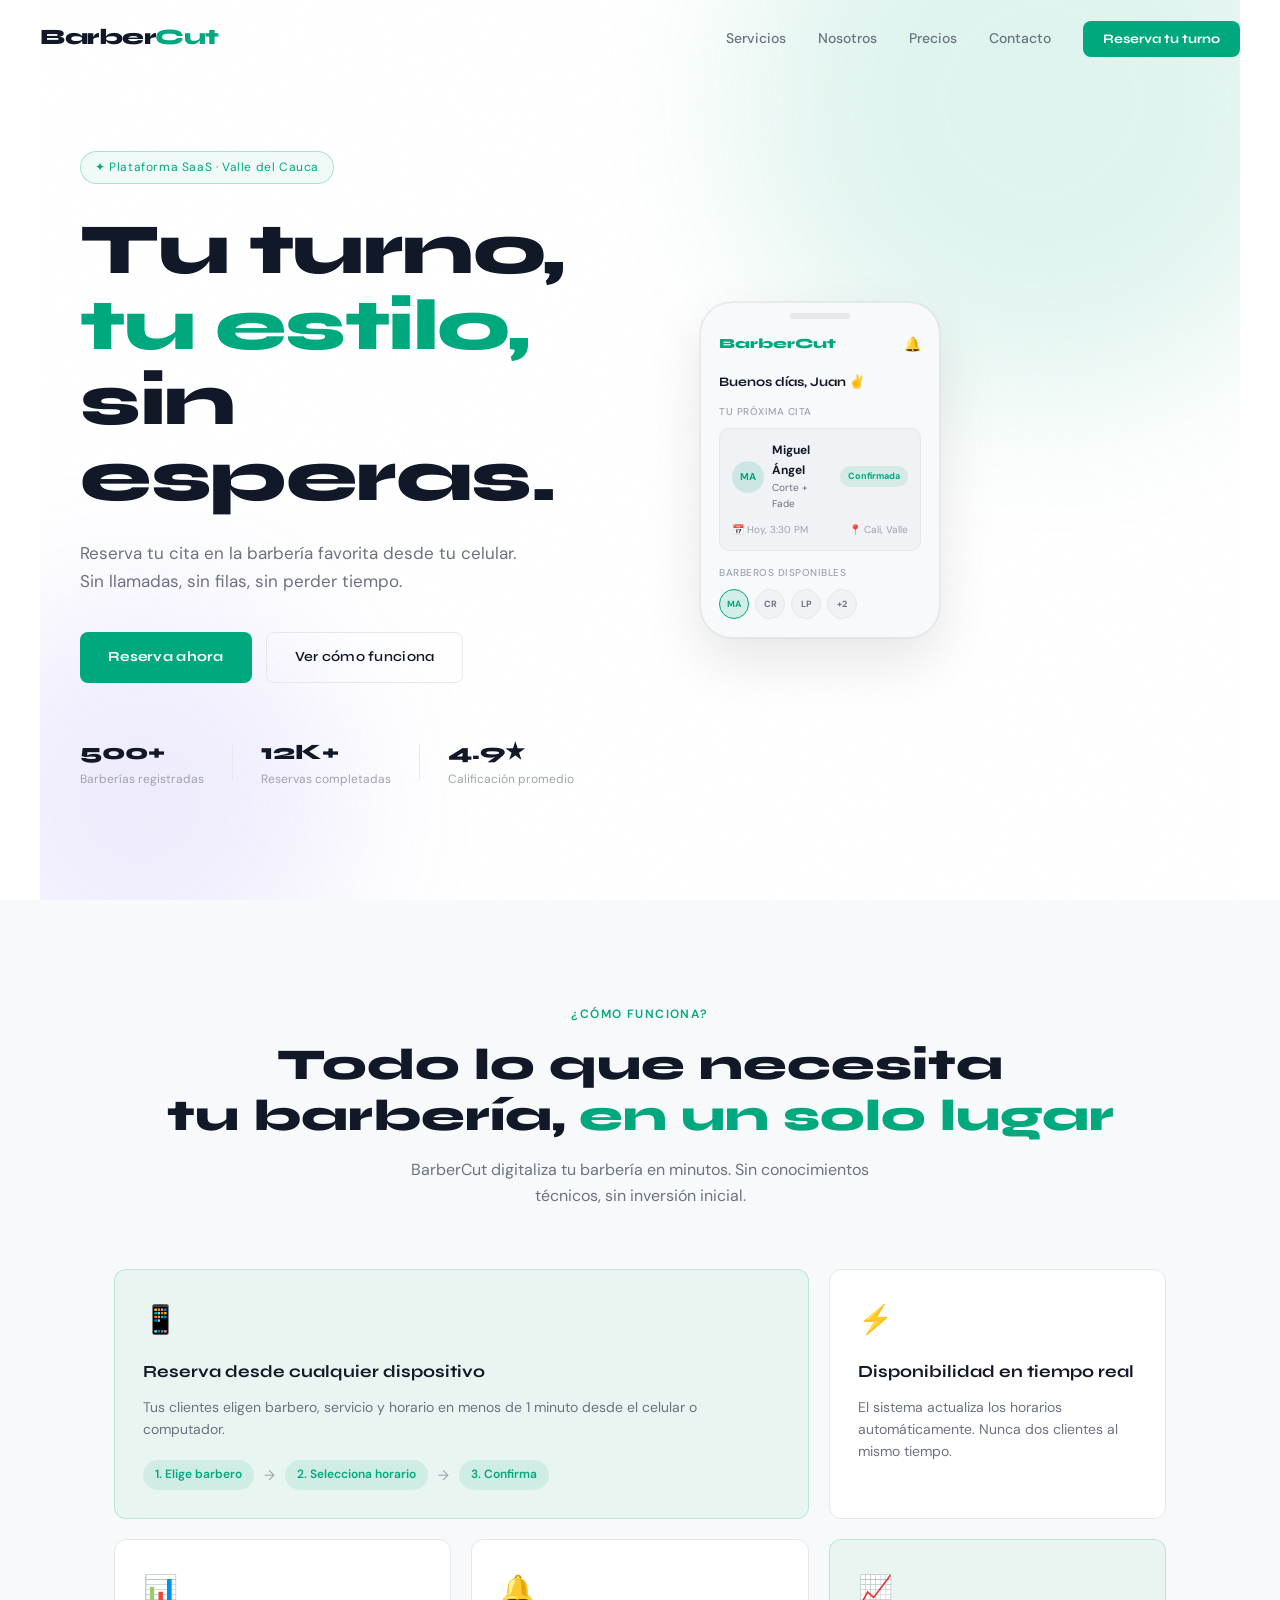
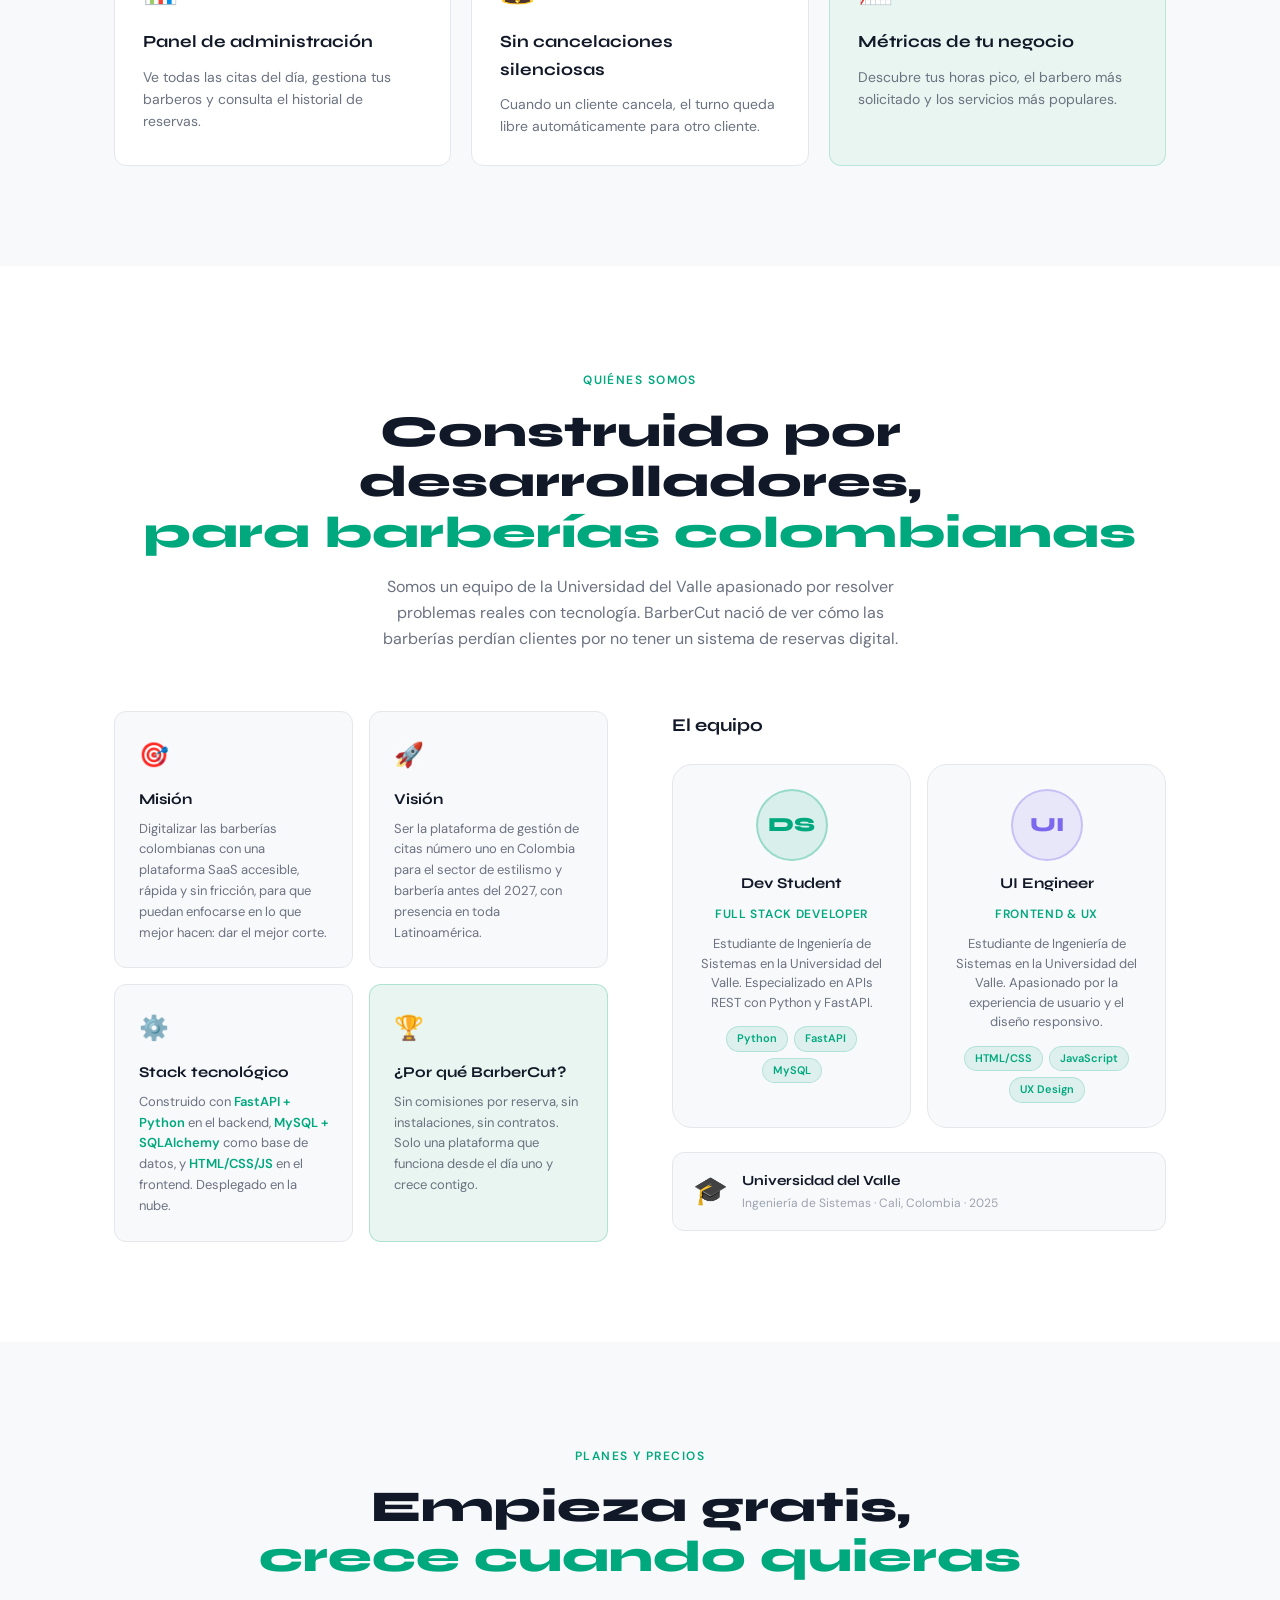
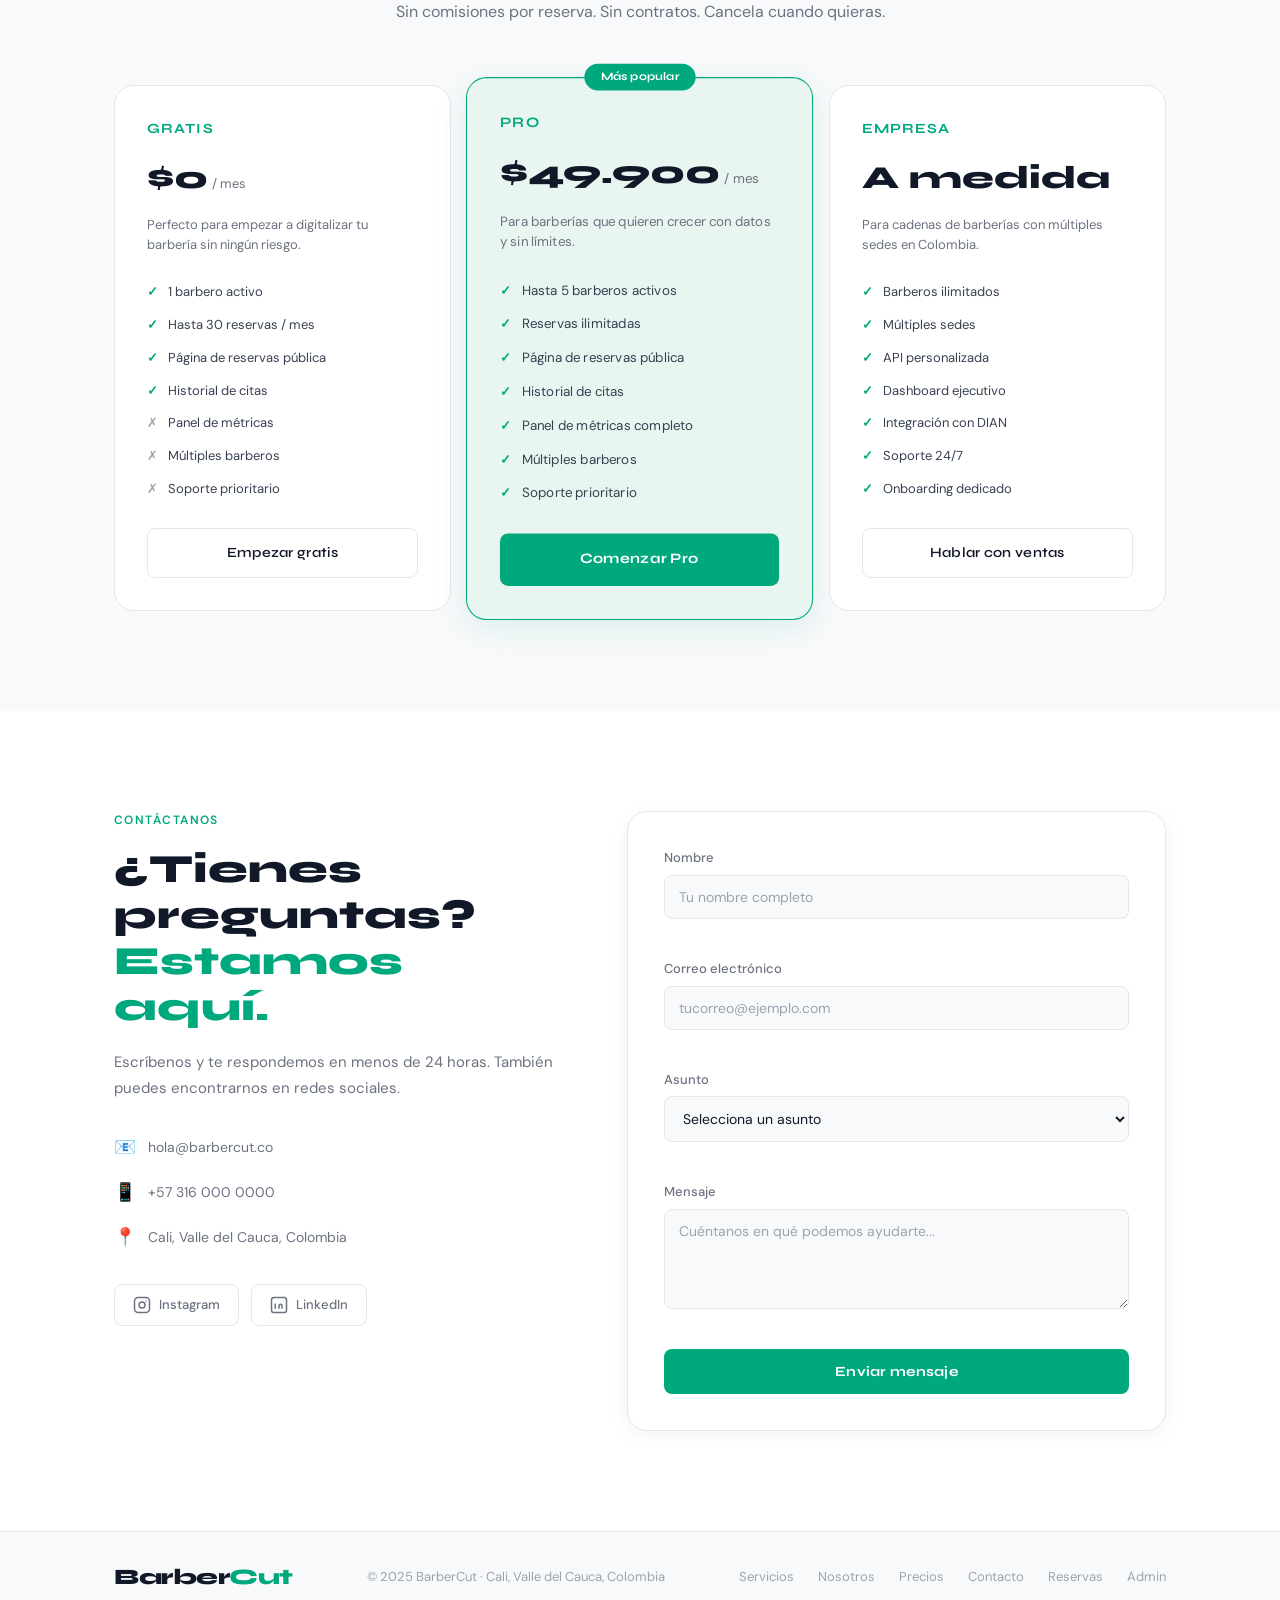
==== frontend/index.html @ d3957930 "feat: primer commit — BarberCut v1.0" ====
<!DOCTYPE html>
<html lang="es">
<head>
  <meta charset="UTF-8" />
  <meta name="viewport" content="width=device-width, initial-scale=1.0" />
  <meta name="description" content="BarberCut — Plataforma de reservas online para barberías colombianas. Tu turno, tu estilo, sin esperas." />
  <meta name="keywords" content="barbería, reservas online, turnos, Colombia, Valle del Cauca, peluquería" />
  <meta name="author" content="BarberCut" />
  <title>BarberCut — Tu turno, tu estilo, sin esperas</title>
  <link rel="preconnect" href="https://fonts.googleapis.com" />
  <link rel="preconnect" href="https://fonts.gstatic.com" crossorigin />
  <link href="https://fonts.googleapis.com/css2?family=Syne:wght@400;600;700;800&family=DM+Sans:ital,wght@0,300;0,400;0,500;1,300&display=swap" rel="stylesheet" />
  <link rel="stylesheet" href="css/style.css" />
</head>
<body>
 
  <!-- ═══════════════════════════════════════
       NAVBAR
  ═══════════════════════════════════════ -->
  <nav class="navbar" id="navbar">
    <a href="#inicio" class="nav-logo">Barber<span>Cut</span></a>
    <ul class="nav-links" id="navLinks">
      <li><a href="#servicios">Servicios</a></li>
      <li><a href="#nosotros">Nosotros</a></li>
      <li><a href="#precios">Precios</a></li>
      <li><a href="#contacto">Contacto</a></li>
      <li><a href="/reservar" class="btn-nav">Reserva tu turno</a></li>
    </ul>
    <button class="hamburger" id="hamburger" aria-label="Abrir menú">
      <span></span><span></span><span></span>
    </button>
  </nav>
 
  <!-- ═══════════════════════════════════════
       SECCIÓN 1 — HERO / INICIO
  ═══════════════════════════════════════ -->
  <section id="inicio" class="hero">
    <div class="hero-bg">
      <div class="hero-circle c1"></div>
      <div class="hero-circle c2"></div>
      <div class="hero-grain"></div>
    </div>
    <div class="hero-content">
      <span class="hero-badge">✦ Plataforma SaaS · Valle del Cauca</span>
      <h1 class="hero-title">Tu turno,<br><em>tu estilo,</em><br>sin esperas.</h1>
      <p class="hero-sub">Reserva tu cita en la barbería favorita desde tu celular. Sin llamadas, sin filas, sin perder tiempo.</p>
      <div class="hero-btns">
        <a href="/reservar" class="btn-primary">Reserva ahora</a>
        <a href="#servicios" class="btn-ghost">Ver cómo funciona</a>
      </div>
      <div class="hero-stats">
        <div class="stat">
          <span class="stat-num">500+</span>
          <span class="stat-label">Barberías registradas</span>
        </div>
        <div class="stat-divider"></div>
        <div class="stat">
          <span class="stat-num">12K+</span>
          <span class="stat-label">Reservas completadas</span>
        </div>
        <div class="stat-divider"></div>
        <div class="stat">
          <span class="stat-num">4.9★</span>
          <span class="stat-label">Calificación promedio</span>
        </div>
      </div>
    </div>
    <div class="hero-visual">
      <div class="phone-mockup">
        <div class="phone-notch"></div>
        <div class="phone-screen">
          <div class="app-header">
            <span class="app-logo">BarberCut</span>
            <span class="app-bell">🔔</span>
          </div>
          <p class="app-greeting">Buenos días, Juan ✌️</p>
          <p class="app-sub-text">Tu próxima cita</p>
          <div class="app-card">
            <div class="app-card-top">
              <div class="app-avatar">MA</div>
              <div>
                <p class="app-barber">Miguel Ángel</p>
                <p class="app-service">Corte + Fade</p>
              </div>
              <span class="app-status">Confirmada</span>
            </div>
            <div class="app-card-bottom">
              <span>📅 Hoy, 3:30 PM</span>
              <span>📍 Cali, Valle</span>
            </div>
          </div>
          <p class="app-sub-text" style="margin-top:14px;">Barberos disponibles</p>
          <div class="app-barbers">
            <div class="barber-chip active-chip">MA</div>
            <div class="barber-chip">CR</div>
            <div class="barber-chip">LP</div>
            <div class="barber-chip">+2</div>
          </div>
        </div>
      </div>
    </div>
  </section>
 
  <!-- ═══════════════════════════════════════
       SECCIÓN 2 — SERVICIOS / PRODUCTO
  ═══════════════════════════════════════ -->
  <section id="servicios" class="servicios">
    <div class="container">
      <div class="section-header">
        <span class="section-tag">¿Cómo funciona?</span>
        <h2>Todo lo que necesita<br>tu barbería, <em>en un solo lugar</em></h2>
        <p class="section-sub">BarberCut digitaliza tu barbería en minutos. Sin conocimientos técnicos, sin inversión inicial.</p>
      </div>
      <div class="features-grid">
        <div class="feature-card fc-large">
          <div class="fc-icon">📱</div>
          <h3>Reserva desde cualquier dispositivo</h3>
          <p>Tus clientes eligen barbero, servicio y horario en menos de 1 minuto desde el celular o computador.</p>
          <div class="fc-steps">
            <span class="step">1. Elige barbero</span>
            <span class="step-arrow">→</span>
            <span class="step">2. Selecciona horario</span>
            <span class="step-arrow">→</span>
            <span class="step">3. Confirma</span>
          </div>
        </div>
        <div class="feature-card">
          <div class="fc-icon">⚡</div>
          <h3>Disponibilidad en tiempo real</h3>
          <p>El sistema actualiza los horarios automáticamente. Nunca dos clientes al mismo tiempo.</p>
        </div>
        <div class="feature-card">
          <div class="fc-icon">📊</div>
          <h3>Panel de administración</h3>
          <p>Ve todas las citas del día, gestiona tus barberos y consulta el historial de reservas.</p>
        </div>
        <div class="feature-card">
          <div class="fc-icon">🔔</div>
          <h3>Sin cancelaciones silenciosas</h3>
          <p>Cuando un cliente cancela, el turno queda libre automáticamente para otro cliente.</p>
        </div>
        <div class="feature-card fc-accent">
          <div class="fc-icon">📈</div>
          <h3>Métricas de tu negocio</h3>
          <p>Descubre tus horas pico, el barbero más solicitado y los servicios más populares.</p>
        </div>
      </div>
    </div>
  </section>
 

  <!-- ═══════════════════════════════════════
       SECCIÓN 3 — NOSOTROS / EQUIPO
  ═══════════════════════════════════════ -->
  <section id="nosotros" class="nosotros">
    <div class="container">
      <div class="section-header">
        <span class="section-tag">Quiénes somos</span>
        <h2>Construido por desarrolladores,<br><em>para barberías colombianas</em></h2>
        <p class="section-sub">Somos un equipo de la Universidad del Valle apasionado por resolver problemas reales con tecnología. BarberCut nació de ver cómo las barberías perdían clientes por no tener un sistema de reservas digital.</p>
      </div>

      <div class="nosotros-layout">
        <div class="mision-grid">
          <div class="mision-card">
            <div class="mision-icon">🎯</div>
            <h3>Misión</h3>
            <p>Digitalizar las barberías colombianas con una plataforma SaaS accesible, rápida y sin fricción, para que puedan enfocarse en lo que mejor hacen: dar el mejor corte.</p>
          </div>
          <div class="mision-card">
            <div class="mision-icon">🚀</div>
            <h3>Visión</h3>
            <p>Ser la plataforma de gestión de citas número uno en Colombia para el sector de estilismo y barbería antes del 2027, con presencia en toda Latinoamérica.</p>
          </div>
          <div class="mision-card">
            <div class="mision-icon">⚙️</div>
            <h3>Stack tecnológico</h3>
            <p>Construido con <strong>FastAPI + Python</strong> en el backend, <strong>MySQL + SQLAlchemy</strong> como base de datos, y <strong>HTML/CSS/JS</strong> en el frontend. Desplegado en la nube.</p>
          </div>
          <div class="mision-card mision-highlight">
            <div class="mision-icon">🏆</div>
            <h3>¿Por qué BarberCut?</h3>
            <p>Sin comisiones por reserva, sin instalaciones, sin contratos. Solo una plataforma que funciona desde el día uno y crece contigo.</p>
          </div>
        </div>

        <div class="equipo-section">
          <h3 class="equipo-titulo">El equipo</h3>
          <div class="equipo-grid">
            <div class="team-card">
              <div class="team-avatar" aria-label="Perfil desarrollador">
                <span class="team-initials">DS</span>
              </div>
              <h4 class="team-name">Dev Student</h4>
              <span class="team-role">Full Stack Developer</span>
              <p class="team-bio">Estudiante de Ingeniería de Sistemas en la Universidad del Valle. Especializado en APIs REST con Python y FastAPI.</p>
              <div class="team-tags">
                <span class="tag">Python</span>
                <span class="tag">FastAPI</span>
                <span class="tag">MySQL</span>
              </div>
            </div>
            <div class="team-card">
              <div class="team-avatar team-avatar-2" aria-label="Perfil diseñador">
                <span class="team-initials">UI</span>
              </div>
              <h4 class="team-name">UI Engineer</h4>
              <span class="team-role">Frontend &amp; UX</span>
              <p class="team-bio">Estudiante de Ingeniería de Sistemas en la Universidad del Valle. Apasionado por la experiencia de usuario y el diseño responsivo.</p>
              <div class="team-tags">
                <span class="tag">HTML/CSS</span>
                <span class="tag">JavaScript</span>
                <span class="tag">UX Design</span>
              </div>
            </div>
          </div>
          <div class="uni-badge">
            <span class="uni-icon">🎓</span>
            <div>
              <p class="uni-name">Universidad del Valle</p>
              <p class="uni-sub">Ingeniería de Sistemas · Cali, Colombia · 2025</p>
            </div>
          </div>
        </div>
      </div>
    </div>
  </section>

  <!-- ═══════════════════════════════════════
       SECCIÓN 4 — PRECIOS / PLANES
  ═══════════════════════════════════════ -->
  <section id="precios" class="precios">
    <div class="container">
      <div class="section-header">
        <span class="section-tag">Planes y precios</span>
        <h2>Empieza gratis,<br><em>crece cuando quieras</em></h2>
        <p class="section-sub">Sin comisiones por reserva. Sin contratos. Cancela cuando quieras.</p>
      </div>
      <div class="planes-grid">
        <div class="plan-card">
          <div class="plan-header">
            <span class="plan-name">Gratis</span>
            <div class="plan-price">
              <span class="plan-num">$0</span>
              <span class="plan-period">/ mes</span>
            </div>
            <p class="plan-desc">Perfecto para empezar a digitalizar tu barbería sin ningún riesgo.</p>
          </div>
          <ul class="plan-features">
            <li><span class="feat-ok">✓</span> 1 barbero activo</li>
            <li><span class="feat-ok">✓</span> Hasta 30 reservas / mes</li>
            <li><span class="feat-ok">✓</span> Página de reservas pública</li>
            <li><span class="feat-ok">✓</span> Historial de citas</li>
            <li><span class="feat-no">✗</span> Panel de métricas</li>
            <li><span class="feat-no">✗</span> Múltiples barberos</li>
            <li><span class="feat-no">✗</span> Soporte prioritario</li>
          </ul>
          <a href="#reservas" class="btn-ghost btn-full">Empezar gratis</a>
        </div>
 
        <div class="plan-card plan-popular">
          <span class="plan-badge">Más popular</span>
          <div class="plan-header">
            <span class="plan-name">Pro</span>
            <div class="plan-price">
              <span class="plan-num">$49.900</span>
              <span class="plan-period">/ mes</span>
            </div>
            <p class="plan-desc">Para barberías que quieren crecer con datos y sin límites.</p>
          </div>
          <ul class="plan-features">
            <li><span class="feat-ok">✓</span> Hasta 5 barberos activos</li>
            <li><span class="feat-ok">✓</span> Reservas ilimitadas</li>
            <li><span class="feat-ok">✓</span> Página de reservas pública</li>
            <li><span class="feat-ok">✓</span> Historial de citas</li>
            <li><span class="feat-ok">✓</span> Panel de métricas completo</li>
            <li><span class="feat-ok">✓</span> Múltiples barberos</li>
            <li><span class="feat-ok">✓</span> Soporte prioritario</li>
          </ul>
          <a href="#contacto" class="btn-primary btn-full">Comenzar Pro</a>
        </div>
 
        <div class="plan-card">
          <div class="plan-header">
            <span class="plan-name">Empresa</span>
            <div class="plan-price">
              <span class="plan-num">A medida</span>
            </div>
            <p class="plan-desc">Para cadenas de barberías con múltiples sedes en Colombia.</p>
          </div>
          <ul class="plan-features">
            <li><span class="feat-ok">✓</span> Barberos ilimitados</li>
            <li><span class="feat-ok">✓</span> Múltiples sedes</li>
            <li><span class="feat-ok">✓</span> API personalizada</li>
            <li><span class="feat-ok">✓</span> Dashboard ejecutivo</li>
            <li><span class="feat-ok">✓</span> Integración con DIAN</li>
            <li><span class="feat-ok">✓</span> Soporte 24/7</li>
            <li><span class="feat-ok">✓</span> Onboarding dedicado</li>
          </ul>
          <a href="#contacto" class="btn-ghost btn-full">Hablar con ventas</a>
        </div>
      </div>
    </div>
  </section>
 
  <!-- ═══════════════════════════════════════
       SECCIÓN 4 — CONTACTO
  ═══════════════════════════════════════ -->
  <section id="contacto" class="contacto">
    <div class="container contacto-layout">
      <div class="contacto-info">
        <span class="section-tag">Contáctanos</span>
        <h2>¿Tienes preguntas?<br><em>Estamos aquí.</em></h2>
        <p>Escríbenos y te respondemos en menos de 24 horas. También puedes encontrarnos en redes sociales.</p>
        <div class="contact-items">
          <div class="contact-item">
            <span class="c-icon">📧</span>
            <span>hola@barbercut.co</span>
          </div>
          <div class="contact-item">
            <span class="c-icon">📱</span>
            <span>+57 316 000 0000</span>
          </div>
          <div class="contact-item">
            <span class="c-icon">📍</span>
            <span>Cali, Valle del Cauca, Colombia</span>
          </div>
        </div>
        <div class="social-links">
          <a href="https://instagram.com/barbercut.co" target="_blank" class="social-btn" aria-label="Instagram">
            <svg width="18" height="18" viewBox="0 0 24 24" fill="none" stroke="currentColor" stroke-width="2"><rect x="2" y="2" width="20" height="20" rx="5"/><circle cx="12" cy="12" r="4"/><circle cx="17.5" cy="6.5" r="1" fill="currentColor" stroke="none"/></svg>
            Instagram
          </a>
          <a href="https://linkedin.com/company/barbercut" target="_blank" class="social-btn" aria-label="LinkedIn">
            <svg width="18" height="18" viewBox="0 0 24 24" fill="none" stroke="currentColor" stroke-width="2"><rect x="2" y="2" width="20" height="20" rx="3"/><path d="M7 10v7M7 7v.01M12 17v-4a2 2 0 014 0v4M12 13v4"/></svg>
            LinkedIn
          </a>
        </div>
      </div>
 
      <form class="contacto-form" id="contactoForm" novalidate>
        <div class="form-group">
          <label for="c-nombre">Nombre</label>
          <input type="text" id="c-nombre" name="c-nombre" placeholder="Tu nombre completo" />
          <span class="form-error" id="err-c-nombre"></span>
        </div>
        <div class="form-group">
          <label for="c-email">Correo electrónico</label>
          <input type="email" id="c-email" name="c-email" placeholder="tucorreo@ejemplo.com" />
          <span class="form-error" id="err-c-email"></span>
        </div>
        <div class="form-group">
          <label for="c-asunto">Asunto</label>
          <select id="c-asunto" name="c-asunto">
            <option value="">Selecciona un asunto</option>
            <option value="demo">Quiero una demo</option>
            <option value="soporte">Soporte técnico</option>
            <option value="precios">Información de precios</option>
            <option value="otro">Otro</option>
          </select>
          <span class="form-error" id="err-c-asunto"></span>
        </div>
        <div class="form-group">
          <label for="c-mensaje">Mensaje</label>
          <textarea id="c-mensaje" name="c-mensaje" rows="4" placeholder="Cuéntanos en qué podemos ayudarte..."></textarea>
          <span class="form-error" id="err-c-mensaje"></span>
        </div>
        <button type="submit" class="btn-primary btn-full">Enviar mensaje</button>
        <div class="form-success contact-success" id="contactSuccess">
          <span>✓</span> ¡Mensaje enviado! Te respondemos pronto.
        </div>
      </form>
    </div>
  </section>
 
  <!-- ═══════════════════════════════════════
       FOOTER
  ═══════════════════════════════════════ -->
  <footer class="footer">
    <div class="container footer-inner">
      <a href="#inicio" class="nav-logo">Barber<span>Cut</span></a>
      <p class="footer-copy">© 2025 BarberCut · Cali, Valle del Cauca, Colombia</p>
      <div class="footer-links">
        <a href="#servicios">Servicios</a>
        <a href="#nosotros">Nosotros</a>
        <a href="#precios">Precios</a>
        <a href="#contacto">Contacto</a>
        <a href="/reservar">Reservas</a>
        <a href="/admin/login">Admin</a>
      </div>
    </div>
  </footer>
 
  <script src="js/main.js"></script>
</body>
</html>
---- frontend/css/style.css ----
/* ═══════════════════════════════════════
   VARIABLES & RESET
═══════════════════════════════════════ */
:root {
  --bg:        #ffffff;
  --bg2:       #f8f9fb;
  --bg3:       #f0f2f5;
  --bg4:       #e8f5f0;
  --accent:    #00a87e;
  --accent2:   #008f6a;
  --white:     #ffffff;
  --gray:      #6b7280;
  --gray2:     #9ca3af;
  --border:    #e5e7eb;
  --text:      #111827;
  --text2:     #374151;
  --red:       #ef4444;
  --font-head: 'Syne', sans-serif;
  --font-body: 'DM Sans', sans-serif;
  --radius:    12px;
  --radius-lg: 20px;
  --transition: 0.25s ease;
}

*, *::before, *::after { box-sizing: border-box; margin: 0; padding: 0; }

html { scroll-behavior: smooth; }

body {
  background: var(--bg);
  color: var(--text);
  font-family: var(--font-body);
  font-size: 16px;
  line-height: 1.6;
  overflow-x: hidden;
}

img { max-width: 100%; display: block; }
a  { text-decoration: none; color: inherit; }
ul { list-style: none; }

.container {
  max-width: 1100px;
  margin: 0 auto;
  padding: 0 24px;
}

/* ═══════════════════════════════════════
   BUTTONS
═══════════════════════════════════════ */
.btn-primary {
  display: inline-block;
  background: var(--accent);
  color: #ffffff;
  font-family: var(--font-head);
  font-weight: 700;
  font-size: 14px;
  padding: 14px 28px;
  border-radius: 8px;
  border: none;
  cursor: pointer;
  transition: background var(--transition), transform var(--transition);
  letter-spacing: 0.02em;
}
.btn-primary:hover { background: var(--accent2); transform: translateY(-2px); }

.btn-ghost {
  display: inline-block;
  background: transparent;
  color: var(--text);
  font-family: var(--font-head);
  font-weight: 600;
  font-size: 14px;
  padding: 13px 28px;
  border-radius: 8px;
  border: 1px solid var(--border);
  cursor: pointer;
  transition: border-color var(--transition), color var(--transition), transform var(--transition);
  letter-spacing: 0.02em;
}
.btn-ghost:hover { border-color: var(--accent); color: var(--accent); transform: translateY(-2px); }

.btn-full { width: 100%; text-align: center; }

/* ═══════════════════════════════════════
   NAVBAR
═══════════════════════════════════════ */
.navbar {
  position: fixed;
  top: 0; left: 0; right: 0;
  z-index: 100;
  display: flex;
  align-items: center;
  justify-content: space-between;
  padding: 20px 40px;
  transition: background var(--transition), padding var(--transition), box-shadow var(--transition);
}
.navbar.scrolled {
  background: rgba(255,255,255,0.95);
  backdrop-filter: blur(12px);
  padding: 14px 40px;
  border-bottom: 1px solid var(--border);
  box-shadow: 0 2px 12px rgba(0,0,0,0.06);
}
.nav-logo {
  font-family: var(--font-head);
  font-size: 22px;
  font-weight: 800;
  color: var(--text);
  letter-spacing: -0.02em;
}
.nav-logo span { color: var(--accent); }

.nav-links {
  display: flex;
  align-items: center;
  gap: 32px;
}
.nav-links a {
  font-size: 14px;
  color: var(--gray);
  font-weight: 500;
  transition: color var(--transition);
}
.nav-links a:hover { color: var(--text); }
.btn-nav {
  background: var(--accent) !important;
  color: #ffffff !important;
  font-family: var(--font-head);
  font-weight: 700 !important;
  font-size: 13px !important;
  padding: 10px 20px;
  border-radius: 8px;
}
.btn-nav:hover { background: var(--accent2) !important; color: #ffffff !important; }

.hamburger {
  display: none;
  flex-direction: column;
  gap: 5px;
  background: none;
  border: none;
  cursor: pointer;
  padding: 4px;
}
.hamburger span {
  display: block;
  width: 24px;
  height: 2px;
  background: var(--text);
  border-radius: 2px;
  transition: var(--transition);
}

/* ═══════════════════════════════════════
   SECTION SHARED
═══════════════════════════════════════ */
.section-header { text-align: center; margin-bottom: 60px; }
.section-tag {
  display: inline-block;
  font-size: 12px;
  font-weight: 600;
  color: var(--accent);
  letter-spacing: 0.12em;
  text-transform: uppercase;
  margin-bottom: 16px;
}
.section-header h2 {
  font-family: var(--font-head);
  font-size: clamp(28px, 4vw, 44px);
  font-weight: 800;
  line-height: 1.15;
  margin-bottom: 16px;
  color: var(--text);
}
.section-header h2 em { color: var(--accent); font-style: normal; }
.section-sub { font-size: 16px; color: var(--gray); max-width: 520px; margin: 0 auto; }

/* ═══════════════════════════════════════
   HERO
═══════════════════════════════════════ */
.hero {
  min-height: 100vh;
  display: flex;
  align-items: center;
  padding: 120px 40px 80px;
  position: relative;
  overflow: hidden;
  gap: 60px;
  max-width: 1200px;
  margin: 0 auto;
}

.hero-bg { position: absolute; inset: 0; pointer-events: none; z-index: 0; }
.hero-circle {
  position: absolute;
  border-radius: 50%;
  filter: blur(80px);
  opacity: 0.12;
}
.c1 { width: 600px; height: 600px; background: var(--accent); top: -200px; right: -100px; }
.c2 { width: 400px; height: 400px; background: #7b68ee; bottom: -100px; left: -100px; }
.hero-grain {
  position: absolute; inset: 0;
  background-image: url("data:image/svg+xml,%3Csvg viewBox='0 0 256 256' xmlns='http://www.w3.org/2000/svg'%3E%3Cfilter id='noise'%3E%3CfeTurbulence type='fractalNoise' baseFrequency='0.9' numOctaves='4' stitchTiles='stitch'/%3E%3C/filter%3E%3Crect width='100%25' height='100%25' filter='url(%23noise)' opacity='0.04'/%3E%3C/svg%3E");
  opacity: 0.3;
}

.hero-content { position: relative; z-index: 1; flex: 1; max-width: 560px; }
.hero-badge {
  display: inline-block;
  font-size: 12px;
  color: var(--accent);
  border: 1px solid rgba(0,168,126,0.3);
  padding: 6px 14px;
  border-radius: 20px;
  margin-bottom: 28px;
  letter-spacing: 0.05em;
  background: rgba(0,168,126,0.06);
}
.hero-title {
  font-family: var(--font-head);
  font-size: clamp(40px, 6vw, 72px);
  font-weight: 800;
  line-height: 1.05;
  margin-bottom: 24px;
  letter-spacing: -0.02em;
  color: var(--text);
}
.hero-title em { color: var(--accent); font-style: normal; }
.hero-sub { font-size: 17px; color: var(--gray); max-width: 440px; margin-bottom: 36px; line-height: 1.7; }
.hero-btns { display: flex; gap: 14px; margin-bottom: 52px; flex-wrap: wrap; }

.hero-stats { display: flex; align-items: center; gap: 28px; }
.stat { display: flex; flex-direction: column; }
.stat-num { font-family: var(--font-head); font-size: 22px; font-weight: 800; color: var(--text); }
.stat-label { font-size: 12px; color: var(--gray2); }
.stat-divider { width: 1px; height: 36px; background: var(--border); }

/* Phone mockup */
.hero-visual { position: relative; z-index: 1; flex-shrink: 0; }
.phone-mockup {
  width: 240px;
  background: var(--bg2);
  border-radius: 32px;
  border: 1.5px solid var(--border);
  padding: 10px;
  box-shadow: 0 24px 60px rgba(0,0,0,0.10), 0 0 0 1px rgba(0,0,0,0.04);
}
.phone-notch {
  width: 60px; height: 6px;
  background: var(--border);
  border-radius: 3px;
  margin: 0 auto 14px;
}
.phone-screen { padding: 0 8px 8px; }
.app-header { display: flex; justify-content: space-between; align-items: center; margin-bottom: 16px; }
.app-logo { font-family: var(--font-head); font-size: 14px; font-weight: 800; color: var(--accent); }
.app-bell { font-size: 14px; }
.app-greeting { font-family: var(--font-head); font-size: 13px; font-weight: 700; margin-bottom: 12px; color: var(--text); }
.app-sub-text { font-size: 10px; color: var(--gray2); margin-bottom: 8px; font-weight: 500; letter-spacing: 0.05em; text-transform: uppercase; }
.app-card {
  background: var(--bg3);
  border-radius: 10px;
  padding: 12px;
  margin-bottom: 4px;
  border: 1px solid var(--border);
}
.app-card-top { display: flex; align-items: center; gap: 8px; margin-bottom: 10px; }
.app-avatar {
  width: 32px; height: 32px; border-radius: 50%;
  background: rgba(0,168,126,0.15);
  color: var(--accent);
  font-size: 10px; font-weight: 800;
  display: flex; align-items: center; justify-content: center;
  flex-shrink: 0;
}
.app-barber  { font-size: 12px; font-weight: 700; color: var(--text); }
.app-service { font-size: 10px; color: var(--gray); }
.app-status  {
  margin-left: auto;
  font-size: 9px; font-weight: 700;
  background: rgba(0,168,126,0.12);
  color: var(--accent);
  padding: 3px 8px; border-radius: 10px;
}
.app-card-bottom {
  display: flex; justify-content: space-between;
  font-size: 10px; color: var(--gray2);
}
.app-barbers { display: flex; gap: 6px; margin-top: 6px; }
.barber-chip {
  width: 30px; height: 30px; border-radius: 50%;
  background: var(--bg3);
  border: 1px solid var(--border);
  display: flex; align-items: center; justify-content: center;
  font-size: 9px; font-weight: 700; color: var(--gray);
}
.active-chip {
  background: rgba(0,168,126,0.15);
  border-color: var(--accent);
  color: var(--accent);
}

/* ═══════════════════════════════════════
   SERVICIOS / FEATURES
═══════════════════════════════════════ */
.servicios { padding: 100px 0; background: var(--bg2); }

.features-grid {
  display: grid;
  grid-template-columns: repeat(3, 1fr);
  gap: 20px;
}
.feature-card {
  background: var(--bg);
  border: 1px solid var(--border);
  border-radius: var(--radius);
  padding: 28px;
  transition: border-color var(--transition), transform var(--transition), box-shadow var(--transition);
}
.feature-card:hover {
  border-color: var(--accent);
  transform: translateY(-4px);
  box-shadow: 0 8px 24px rgba(0,168,126,0.08);
}

.fc-large {
  grid-column: span 2;
  background: var(--bg4);
  border-color: rgba(0,168,126,0.2);
}
.fc-accent { background: var(--bg4); border-color: rgba(0,168,126,0.2); }

.fc-icon { font-size: 28px; margin-bottom: 16px; }
.feature-card h3 { font-family: var(--font-head); font-size: 17px; font-weight: 700; margin-bottom: 10px; color: var(--text); }
.feature-card p  { font-size: 14px; color: var(--gray); line-height: 1.6; }

.fc-steps { display: flex; align-items: center; gap: 10px; margin-top: 20px; flex-wrap: wrap; }
.step { font-size: 12px; font-weight: 600; background: rgba(0,168,126,0.1); color: var(--accent); padding: 5px 12px; border-radius: 20px; }
.step-arrow { color: var(--gray2); font-size: 14px; }

/* ═══════════════════════════════════════
   RESERVAS
═══════════════════════════════════════ */
.reservas { padding: 100px 0; }
.reservas-layout {
  display: grid;
  grid-template-columns: 1fr 1.2fr;
  gap: 64px;
  align-items: start;
}
.reservas-info .section-tag { display: block; margin-bottom: 16px; }
.reservas-info h2 {
  font-family: var(--font-head);
  font-size: clamp(28px, 3.5vw, 40px);
  font-weight: 800;
  line-height: 1.15;
  margin-bottom: 20px;
  color: var(--text);
}
.reservas-info h2 em { color: var(--accent); font-style: normal; }
.reservas-info p { color: var(--gray); font-size: 15px; margin-bottom: 28px; line-height: 1.7; }
.reservas-list { display: flex; flex-direction: column; gap: 12px; }
.reservas-list li { font-size: 14px; color: var(--gray); }
.reservas-list li::first-letter { color: var(--accent); }

/* Form */
.reservas-form-wrap { position: relative; }
.reservas-form, .contacto-form {
  background: var(--bg);
  border: 1px solid var(--border);
  border-radius: var(--radius-lg);
  padding: 36px;
  box-shadow: 0 4px 20px rgba(0,0,0,0.05);
}
.reservas-form h3 {
  font-family: var(--font-head);
  font-size: 20px;
  font-weight: 700;
  margin-bottom: 28px;
  color: var(--text);
}

.form-group { display: flex; flex-direction: column; gap: 6px; margin-bottom: 18px; }
.form-row { display: grid; grid-template-columns: 1fr 1fr; gap: 14px; }

label { font-size: 13px; font-weight: 500; color: var(--gray); }

input, select, textarea {
  background: var(--bg2);
  border: 1px solid var(--border);
  border-radius: 8px;
  padding: 12px 14px;
  color: var(--text);
  font-family: var(--font-body);
  font-size: 14px;
  transition: border-color var(--transition);
  outline: none;
  width: 100%;
}
input::placeholder, textarea::placeholder { color: var(--gray2); }
input:focus, select:focus, textarea:focus { border-color: var(--accent); }
select option { background: var(--bg); color: var(--text); }
textarea { resize: vertical; min-height: 100px; }

.form-error { font-size: 12px; color: var(--red); min-height: 16px; }
input.error, select.error, textarea.error { border-color: var(--red); }

.form-success {
  display: none;
  flex-direction: column;
  align-items: center;
  justify-content: center;
  text-align: center;
  padding: 48px 36px;
  background: var(--bg);
  border: 1px solid rgba(0,168,126,0.3);
  border-radius: var(--radius-lg);
  gap: 12px;
}
.form-success.show { display: flex; }
.success-icon {
  width: 60px; height: 60px;
  border-radius: 50%;
  background: rgba(0,168,126,0.1);
  color: var(--accent);
  font-size: 24px;
  display: flex; align-items: center; justify-content: center;
  border: 2px solid var(--accent);
}
.form-success h3 { font-family: var(--font-head); font-size: 22px; font-weight: 700; color: var(--text); }
.form-success p  { color: var(--gray); font-size: 14px; }

.contact-success {
  display: none;
  align-items: center;
  gap: 8px;
  margin-top: 14px;
  padding: 12px 16px;
  background: rgba(0,168,126,0.08);
  border: 1px solid rgba(0,168,126,0.25);
  border-radius: 8px;
  color: var(--accent);
  font-size: 14px;
  font-weight: 500;
}
.contact-success.show { display: flex; }


/* ═══════════════════════════════════════
   NOSOTROS / EQUIPO
═══════════════════════════════════════ */
.nosotros { padding: 100px 0; background: var(--bg); }

.nosotros-layout {
  display: grid;
  grid-template-columns: 1fr 1fr;
  gap: 64px;
  align-items: start;
}

/* Misión / valores */
.mision-grid {
  display: grid;
  grid-template-columns: 1fr 1fr;
  gap: 16px;
}
.mision-card {
  background: var(--bg2);
  border: 1px solid var(--border);
  border-radius: var(--radius);
  padding: 24px;
  transition: border-color var(--transition), transform var(--transition);
}
.mision-card:hover {
  border-color: var(--accent);
  transform: translateY(-3px);
}
.mision-highlight {
  background: var(--bg4);
  border-color: rgba(0,168,126,0.25);
}
.mision-icon { font-size: 24px; margin-bottom: 12px; }
.mision-card h3 {
  font-family: var(--font-head);
  font-size: 15px;
  font-weight: 700;
  color: var(--text);
  margin-bottom: 8px;
}
.mision-card p {
  font-size: 13px;
  color: var(--gray);
  line-height: 1.6;
}
.mision-card strong { color: var(--accent); font-weight: 600; }

/* Equipo */
.equipo-section { display: flex; flex-direction: column; gap: 24px; }
.equipo-titulo {
  font-family: var(--font-head);
  font-size: 18px;
  font-weight: 700;
  color: var(--text);
}

.equipo-grid {
  display: grid;
  grid-template-columns: 1fr 1fr;
  gap: 16px;
}

.team-card {
  background: var(--bg2);
  border: 1px solid var(--border);
  border-radius: var(--radius-lg);
  padding: 24px;
  display: flex;
  flex-direction: column;
  align-items: center;
  text-align: center;
  gap: 10px;
  transition: border-color var(--transition), box-shadow var(--transition), transform var(--transition);
}
.team-card:hover {
  border-color: var(--accent);
  box-shadow: 0 8px 24px rgba(0,168,126,0.08);
  transform: translateY(-4px);
}

.team-avatar {
  width: 72px; height: 72px;
  border-radius: 50%;
  background: rgba(0,168,126,0.12);
  border: 2px solid rgba(0,168,126,0.3);
  display: flex; align-items: center; justify-content: center;
  flex-shrink: 0;
}
.team-avatar-2 {
  background: rgba(123,104,238,0.12);
  border-color: rgba(123,104,238,0.3);
}
.team-initials {
  font-family: var(--font-head);
  font-size: 20px;
  font-weight: 800;
  color: var(--accent);
}
.team-avatar-2 .team-initials { color: #7b68ee; }

.team-name {
  font-family: var(--font-head);
  font-size: 15px;
  font-weight: 700;
  color: var(--text);
}
.team-role {
  font-size: 12px;
  font-weight: 600;
  color: var(--accent);
  letter-spacing: 0.06em;
  text-transform: uppercase;
}
.team-bio {
  font-size: 13px;
  color: var(--gray);
  line-height: 1.5;
}
.team-tags {
  display: flex;
  flex-wrap: wrap;
  gap: 6px;
  justify-content: center;
  margin-top: 4px;
}
.tag {
  font-size: 11px;
  font-weight: 600;
  background: rgba(0,168,126,0.1);
  color: var(--accent);
  padding: 3px 10px;
  border-radius: 20px;
  border: 1px solid rgba(0,168,126,0.2);
}

/* Uni badge */
.uni-badge {
  display: flex;
  align-items: center;
  gap: 14px;
  background: var(--bg2);
  border: 1px solid var(--border);
  border-radius: var(--radius);
  padding: 16px 20px;
}
.uni-icon { font-size: 28px; flex-shrink: 0; }
.uni-name {
  font-family: var(--font-head);
  font-size: 14px;
  font-weight: 700;
  color: var(--text);
}
.uni-sub { font-size: 12px; color: var(--gray2); margin-top: 2px; }

/* Responsive nosotros */
@media (max-width: 900px) {
  .nosotros-layout { grid-template-columns: 1fr; gap: 40px; }
  .equipo-grid { grid-template-columns: 1fr 1fr; }
}
@media (max-width: 560px) {
  .mision-grid { grid-template-columns: 1fr; }
  .equipo-grid { grid-template-columns: 1fr; }
}
/* ═══════════════════════════════════════
   PRECIOS
═══════════════════════════════════════ */
.precios { padding: 100px 0; background: var(--bg2); }

.planes-grid {
  display: grid;
  grid-template-columns: repeat(3, 1fr);
  gap: 20px;
  align-items: start;
}
.plan-card {
  background: var(--bg);
  border: 1px solid var(--border);
  border-radius: var(--radius-lg);
  padding: 32px;
  position: relative;
  transition: transform var(--transition), border-color var(--transition), box-shadow var(--transition);
}
.plan-card:hover {
  transform: translateY(-6px);
  box-shadow: 0 12px 32px rgba(0,0,0,0.08);
}
.plan-popular {
  border-color: var(--accent);
  background: var(--bg4);
  transform: scale(1.03);
  box-shadow: 0 8px 32px rgba(0,168,126,0.12);
}
.plan-popular:hover { transform: scale(1.03) translateY(-6px); }
.plan-badge {
  position: absolute;
  top: -14px; left: 50%;
  transform: translateX(-50%);
  background: var(--accent);
  color: #ffffff;
  font-family: var(--font-head);
  font-size: 11px;
  font-weight: 700;
  padding: 4px 16px;
  border-radius: 20px;
  white-space: nowrap;
}
.plan-header { margin-bottom: 28px; }
.plan-name { font-family: var(--font-head); font-size: 14px; font-weight: 700; color: var(--accent); letter-spacing: 0.08em; text-transform: uppercase; display: block; margin-bottom: 12px; }
.plan-price { display: flex; align-items: baseline; gap: 4px; margin-bottom: 12px; }
.plan-num { font-family: var(--font-head); font-size: 32px; font-weight: 800; color: var(--text); }
.plan-period { font-size: 13px; color: var(--gray); }
.plan-desc { font-size: 13px; color: var(--gray); line-height: 1.5; }

.plan-features { display: flex; flex-direction: column; gap: 12px; margin-bottom: 28px; }
.plan-features li { font-size: 13px; display: flex; align-items: center; gap: 10px; color: var(--text2); }
.feat-ok { color: var(--accent); font-weight: 700; }
.feat-no { color: var(--gray2); }

/* ═══════════════════════════════════════
   CONTACTO
═══════════════════════════════════════ */
.contacto { padding: 100px 0; }
.contacto-layout {
  display: grid;
  grid-template-columns: 1fr 1.2fr;
  gap: 64px;
  align-items: start;
}
.contacto-info .section-tag { display: block; margin-bottom: 16px; }
.contacto-info h2 {
  font-family: var(--font-head);
  font-size: clamp(28px, 3.5vw, 40px);
  font-weight: 800;
  line-height: 1.15;
  margin-bottom: 20px;
  color: var(--text);
}
.contacto-info h2 em { color: var(--accent); font-style: normal; }
.contacto-info p { color: var(--gray); font-size: 15px; margin-bottom: 32px; line-height: 1.7; }
.contact-items { display: flex; flex-direction: column; gap: 16px; margin-bottom: 32px; }
.contact-item { display: flex; align-items: center; gap: 12px; font-size: 14px; color: var(--gray); }
.c-icon { font-size: 18px; }
.social-links { display: flex; gap: 12px; }
.social-btn {
  display: flex; align-items: center; gap: 8px;
  font-size: 13px; font-weight: 500;
  padding: 10px 18px;
  border: 1px solid var(--border);
  border-radius: 8px;
  color: var(--gray);
  transition: border-color var(--transition), color var(--transition);
}
.social-btn:hover { border-color: var(--accent); color: var(--accent); }

/* ═══════════════════════════════════════
   FOOTER
═══════════════════════════════════════ */
.footer {
  background: var(--bg2);
  border-top: 1px solid var(--border);
  padding: 28px 0;
}
.footer-inner {
  display: flex;
  align-items: center;
  justify-content: space-between;
  flex-wrap: wrap;
  gap: 16px;
}
.footer-copy { font-size: 13px; color: var(--gray2); }
.footer-links { display: flex; gap: 24px; }
.footer-links a { font-size: 13px; color: var(--gray2); transition: color var(--transition); }
.footer-links a:hover { color: var(--accent); }

/* ═══════════════════════════════════════
   RESPONSIVE
═══════════════════════════════════════ */
@media (max-width: 900px) {
  .navbar { padding: 18px 24px; }
  .navbar.scrolled { padding: 12px 24px; }
  .nav-links { display: none; flex-direction: column; position: fixed; top: 0; left: 0; right: 0; bottom: 0; background: var(--bg); align-items: center; justify-content: center; gap: 28px; z-index: 99; }
  .nav-links.open { display: flex; }
  .nav-links a { font-size: 20px; color: var(--text); }
  .hamburger { display: flex; z-index: 100; }

  .hero { flex-direction: column; padding: 100px 24px 60px; text-align: center; gap: 40px; }
  .hero-btns { justify-content: center; }
  .hero-stats { justify-content: center; }
  .hero-visual { display: none; }

  .features-grid { grid-template-columns: 1fr; }
  .fc-large { grid-column: span 1; }

  .reservas-layout, .contacto-layout { grid-template-columns: 1fr; gap: 40px; }
  .planes-grid { grid-template-columns: 1fr; }
  .plan-popular { transform: none; }
  .plan-popular:hover { transform: translateY(-6px); }

  .footer-inner { flex-direction: column; text-align: center; }
}

@media (max-width: 560px) {
  .form-row { grid-template-columns: 1fr; }
  .hero-stats { flex-direction: column; gap: 16px; }
  .stat-divider { width: 40px; height: 1px; }
}
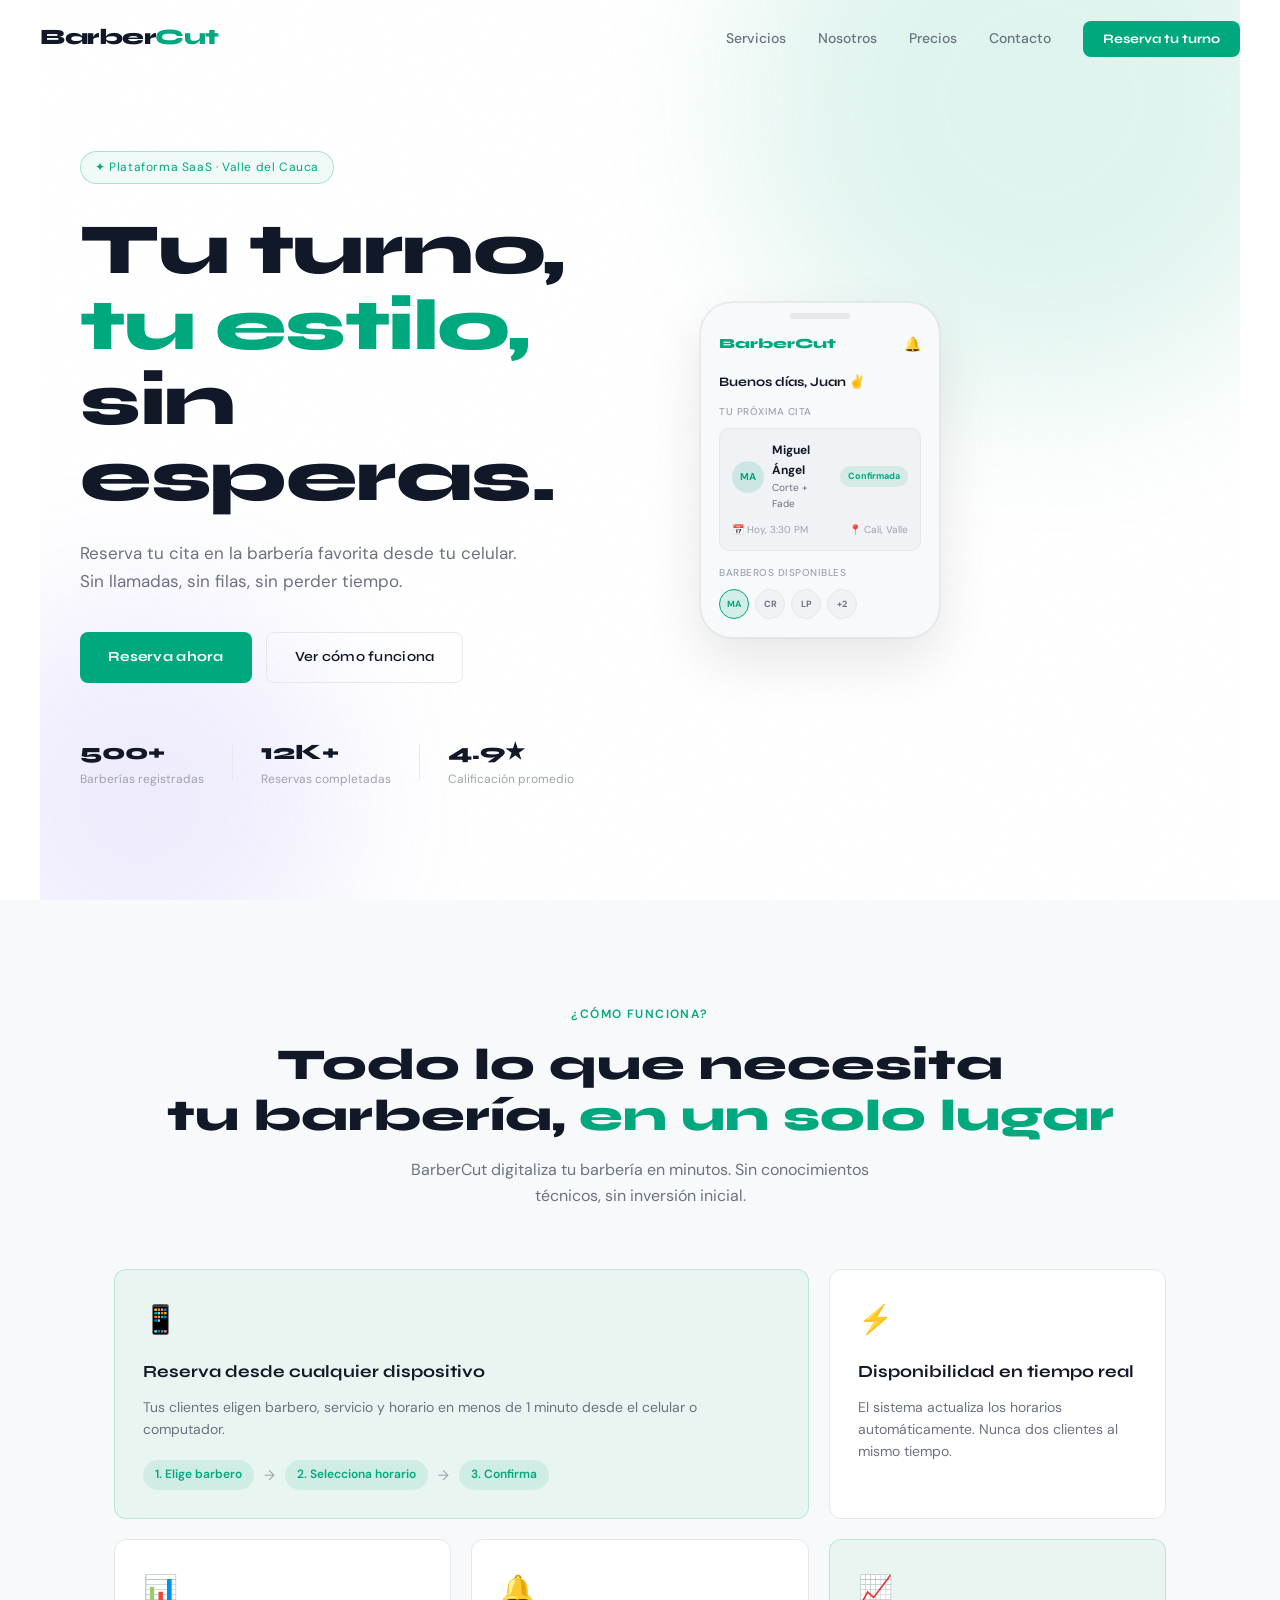
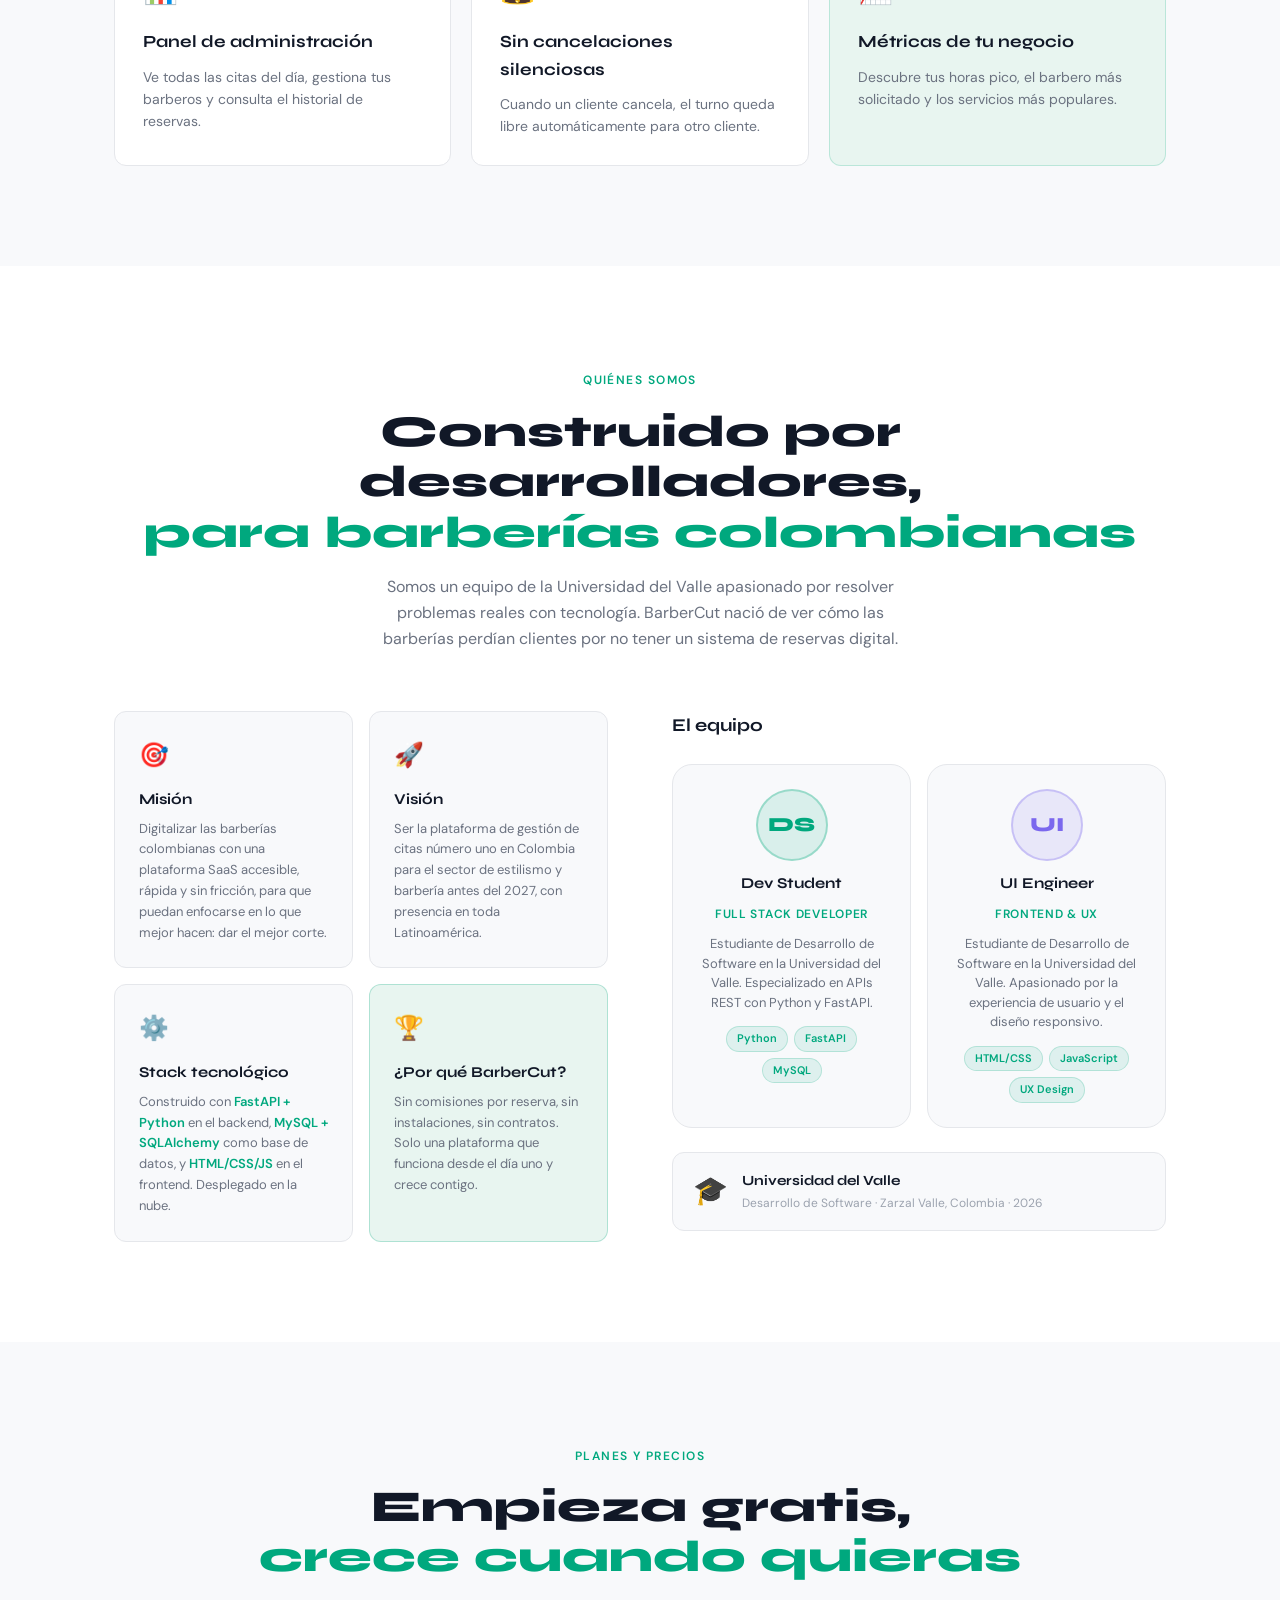
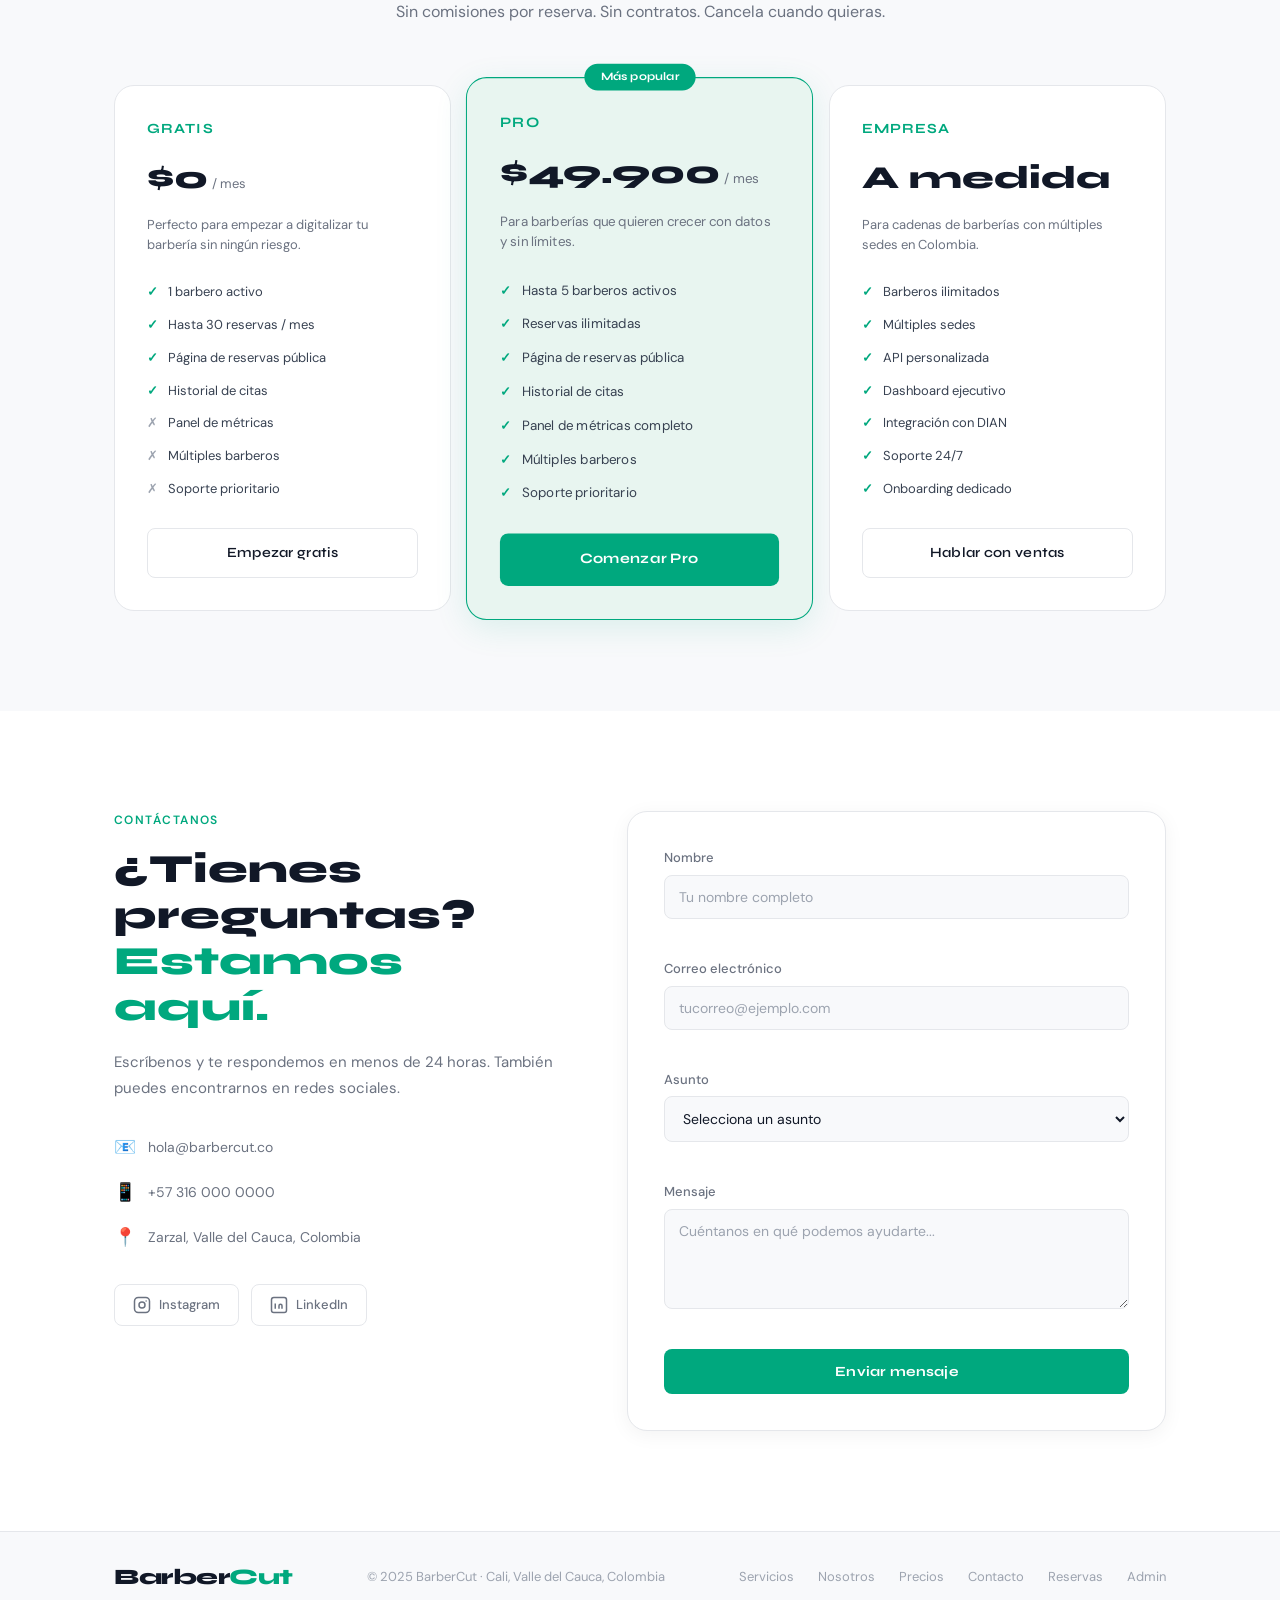
==== commit 0b91df25: "fix: correcciones diseño index" ====
--- a/frontend/index.html
+++ b/frontend/index.html
@@ -101,6 +101,34 @@
     </div>
   </section>
  
+  <!-- Tarjetas flotantes — solo visibles en móvil (opción 3) -->
+  <div class="hero-cards-mobile">
+    <div class="hcm-card">
+      <div class="hcm-icon">✂️</div>
+      <div>
+        <div class="hcm-title">Próxima disponible</div>
+        <div class="hcm-sub">Andrés Torres · Hoy</div>
+      </div>
+      <span class="hcm-val">10:00 am</span>
+    </div>
+    <div class="hcm-card">
+      <div class="hcm-icon">⭐</div>
+      <div>
+        <div class="hcm-title">Más pedido esta semana</div>
+        <div class="hcm-sub">Corte + Fade</div>
+      </div>
+      <span class="hcm-val">$25.000</span>
+    </div>
+    <div class="hcm-card">
+      <div class="hcm-icon">💬</div>
+      <div>
+        <div class="hcm-title">WhatsApp al cancelar</div>
+        <div class="hcm-sub">Notificación instantánea</div>
+      </div>
+      <span class="hcm-val">✓ Activo</span>
+    </div>
+  </div>
+
   <!-- ═══════════════════════════════════════
        SECCIÓN 2 — SERVICIOS / PRODUCTO
   ═══════════════════════════════════════ -->
@@ -193,7 +221,7 @@
               </div>
               <h4 class="team-name">Dev Student</h4>
               <span class="team-role">Full Stack Developer</span>
-              <p class="team-bio">Estudiante de Ingeniería de Sistemas en la Universidad del Valle. Especializado en APIs REST con Python y FastAPI.</p>
+              <p class="team-bio">Estudiante de Desarrollo de Software en la Universidad del Valle. Especializado en APIs REST con Python y FastAPI.</p>
               <div class="team-tags">
                 <span class="tag">Python</span>
                 <span class="tag">FastAPI</span>
@@ -206,7 +234,7 @@
               </div>
               <h4 class="team-name">UI Engineer</h4>
               <span class="team-role">Frontend &amp; UX</span>
-              <p class="team-bio">Estudiante de Ingeniería de Sistemas en la Universidad del Valle. Apasionado por la experiencia de usuario y el diseño responsivo.</p>
+              <p class="team-bio">Estudiante de Desarrollo de Software en la Universidad del Valle. Apasionado por la experiencia de usuario y el diseño responsivo.</p>
               <div class="team-tags">
                 <span class="tag">HTML/CSS</span>
                 <span class="tag">JavaScript</span>
@@ -218,7 +246,7 @@
             <span class="uni-icon">🎓</span>
             <div>
               <p class="uni-name">Universidad del Valle</p>
-              <p class="uni-sub">Ingeniería de Sistemas · Cali, Colombia · 2025</p>
+              <p class="uni-sub">Desarrollo de Software · Zarzal Valle, Colombia · 2026</p>
             </div>
           </div>
         </div>
@@ -236,7 +264,7 @@
         <h2>Empieza gratis,<br><em>crece cuando quieras</em></h2>
         <p class="section-sub">Sin comisiones por reserva. Sin contratos. Cancela cuando quieras.</p>
       </div>
-      <div class="planes-grid">
+      <div class="planes-wrapper-mobile"><div class="planes-grid">
         <div class="plan-card">
           <div class="plan-header">
             <span class="plan-name">Gratis</span>
@@ -323,7 +351,7 @@
           </div>
           <div class="contact-item">
             <span class="c-icon">📍</span>
-            <span>Cali, Valle del Cauca, Colombia</span>
+            <span>Zarzal, Valle del Cauca, Colombia</span>
           </div>
         </div>
         <div class="social-links">
--- a/frontend/css/style.css
+++ b/frontend/css/style.css
@@ -723,8 +723,16 @@
 .footer-links a { font-size: 13px; color: var(--gray2); transition: color var(--transition); }
 .footer-links a:hover { color: var(--accent); }
 
-/* ═══════════════════════════════════════
-   RESPONSIVE
+
+/* ═══════════════════════════════════════
+   TARJETAS FLOTANTES MÓVIL — base (ocultas en desktop)
+═══════════════════════════════════════ */
+.hero-cards-mobile { display: none; }
+.planes-wrapper-mobile { width: 100%; }
+.planes-scroll-hint { display: none; }
+
+/* ═══════════════════════════════════════
+   RESPONSIVE — TABLET
 ═══════════════════════════════════════ */
 @media (max-width: 900px) {
   .navbar { padding: 18px 24px; }
@@ -733,25 +741,234 @@
   .nav-links.open { display: flex; }
   .nav-links a { font-size: 20px; color: var(--text); }
   .hamburger { display: flex; z-index: 100; }
-
   .hero { flex-direction: column; padding: 100px 24px 60px; text-align: center; gap: 40px; }
   .hero-btns { justify-content: center; }
   .hero-stats { justify-content: center; }
   .hero-visual { display: none; }
-
   .features-grid { grid-template-columns: 1fr; }
   .fc-large { grid-column: span 1; }
-
   .reservas-layout, .contacto-layout { grid-template-columns: 1fr; gap: 40px; }
   .planes-grid { grid-template-columns: 1fr; }
   .plan-popular { transform: none; }
   .plan-popular:hover { transform: translateY(-6px); }
-
   .footer-inner { flex-direction: column; text-align: center; }
 }
 
+/* ═══════════════════════════════════════
+   RESPONSIVE — MÓVIL (opción 3: tarjetas flotantes)
+═══════════════════════════════════════ */
 @media (max-width: 560px) {
+
+  /* ── Mostrar tarjetas flotantes en móvil ── */
+  .hero-cards-mobile { display: flex; flex-direction: column; }
+  .planes-scroll-hint { display: block; }
+
+  /* ── Navbar ── */
+  .navbar { padding: 14px 16px; }
+  .navbar.scrolled { padding: 10px 16px; }
+  .nav-logo { font-size: 19px; }
+
+  /* ── Hero: fondo verde claro con tarjetas flotantes ── */
+  .hero {
+    flex-direction: column;
+    padding: 80px 0 0;
+    text-align: center;
+    gap: 0;
+    background: linear-gradient(160deg, #e8f5f0 0%, #f0faf5 60%, #f8f9fb 100%);
+    min-height: auto;
+    overflow: visible;
+  }
+
+  /* Ocultar elementos decorativos del hero en móvil */
+  .hero-bg, .hero-visual { display: none; }
+
+  .hero-content {
+    padding: 0 20px 28px;
+    max-width: 100%;
+    position: relative;
+    z-index: 1;
+  }
+
+  .hero-badge {
+    font-size: 10px;
+    padding: 5px 12px;
+    margin-bottom: 16px;
+  }
+
+  .hero-title {
+    font-size: 34px;
+    margin-bottom: 14px;
+    letter-spacing: -0.03em;
+  }
+
+  .hero-sub {
+    font-size: 14px;
+    margin-bottom: 22px;
+    color: var(--gray);
+    max-width: 100%;
+  }
+
+  .hero-btns {
+    flex-direction: column;
+    gap: 10px;
+    margin-bottom: 24px;
+  }
+
+  .hero-btns .btn-primary,
+  .hero-btns .btn-ghost {
+    width: 100%;
+    text-align: center;
+    padding: 14px;
+    font-size: 15px;
+    border-radius: 12px;
+  }
+
+  /* Stats horizontales compactos */
+  .hero-stats {
+    justify-content: center;
+    gap: 0;
+    margin-bottom: 0;
+    padding: 16px 20px;
+    background: rgba(255,255,255,0.7);
+    border-radius: 14px;
+    border: 1px solid rgba(0,168,126,0.15);
+  }
+
+  .stat { flex: 1; text-align: center; }
+  .stat-num { font-size: 18px; }
+  .stat-label { font-size: 9px; }
+  .stat-divider { width: 1px; height: 32px; }
+
+  /* ── Tarjetas flotantes: se superponen al hero ── */
+  .hero-cards-mobile {
+    display: flex;
+    flex-direction: column;
+    gap: 10px;
+    padding: 0 16px;
+    margin-top: -8px;
+    position: relative;
+    z-index: 2;
+  }
+
+  .hcm-card {
+    background: #fff;
+    border-radius: 16px;
+    padding: 14px 16px;
+    border: 1px solid #e5e7eb;
+    box-shadow: 0 4px 16px rgba(0,0,0,0.07);
+    display: flex;
+    align-items: center;
+    gap: 12px;
+  }
+
+  .hcm-icon {
+    font-size: 22px;
+    flex-shrink: 0;
+    width: 40px;
+    height: 40px;
+    background: var(--bg4);
+    border-radius: 10px;
+    display: flex;
+    align-items: center;
+    justify-content: center;
+  }
+
+  .hcm-title {
+    font-family: var(--font-head);
+    font-size: 13px;
+    font-weight: 700;
+    color: var(--text);
+    margin-bottom: 2px;
+  }
+
+  .hcm-sub {
+    font-size: 11px;
+    color: var(--gray);
+  }
+
+  .hcm-val {
+    margin-left: auto;
+    font-family: var(--font-head);
+    font-size: 13px;
+    font-weight: 700;
+    color: var(--accent);
+    white-space: nowrap;
+  }
+
+  /* ── Secciones: padding reducido en móvil ── */
+  .servicios,
+  .nosotros,
+  .precios,
+  .contacto { padding: 56px 0; }
+
+  .section-header { margin-bottom: 32px; }
+  .section-header h2 { font-size: 26px; }
+  .section-sub { font-size: 14px; }
+
+  /* ── Features: una columna, padding reducido ── */
+  .features-grid { grid-template-columns: 1fr; gap: 12px; }
+  .fc-large { grid-column: span 1; }
+  .feature-card { padding: 20px; }
+  .feature-card h3 { font-size: 15px; }
+  .fc-steps { flex-wrap: wrap; gap: 6px; }
+  .step { font-size: 11px; }
+
+  /* ── Nosotros ── */
+  .nosotros-layout { grid-template-columns: 1fr; gap: 28px; }
+  .mision-grid { grid-template-columns: 1fr 1fr; gap: 10px; }
+  .mision-card { padding: 16px; }
+  .mision-card h3 { font-size: 13px; }
+  .mision-card p { font-size: 12px; }
+  .equipo-grid { grid-template-columns: 1fr; gap: 12px; }
+  .team-card { padding: 20px; }
+
+  /* ── Precios: scroll horizontal elegante ── */
+  .planes-wrapper-mobile {
+    overflow-x: auto;
+    -webkit-overflow-scrolling: touch;
+    padding: 4px 16px 16px;
+    margin: 0 -24px;
+    scrollbar-width: none;
+  }
+  .planes-wrapper-mobile::-webkit-scrollbar { display: none; }
+
+  .planes-grid {
+    display: flex;
+    flex-direction: row;
+    gap: 14px;
+    width: max-content;
+    padding: 0;
+  }
+
+  .plan-card {
+    width: 240px;
+    flex-shrink: 0;
+    padding: 24px 20px;
+  }
+
+  .plan-popular { transform: none; box-shadow: 0 4px 20px rgba(0,168,126,0.15); }
+  .plan-popular:hover { transform: translateY(-4px); }
+
+  /* Indicador de scroll */
+  .planes-scroll-hint {
+    text-align: center;
+    font-size: 11px;
+    color: var(--gray2);
+    margin-top: 8px;
+    letter-spacing: 0.05em;
+  }
+
+  /* ── Formulario ── */
   .form-row { grid-template-columns: 1fr; }
-  .hero-stats { flex-direction: column; gap: 16px; }
-  .stat-divider { width: 40px; height: 1px; }
+  .reservas-form, .contacto-form { padding: 24px 20px; border-radius: 16px; }
+  .reservas-form h3 { font-size: 17px; }
+
+  /* ── Contacto ── */
+  .contacto-layout { grid-template-columns: 1fr; gap: 32px; }
+  .social-links { flex-wrap: wrap; }
+
+  /* ── Footer ── */
+  .footer-inner { flex-direction: column; text-align: center; gap: 12px; }
+  .footer-links { flex-wrap: wrap; justify-content: center; gap: 12px 16px; }
+  .footer-links a { font-size: 12px; }
 }
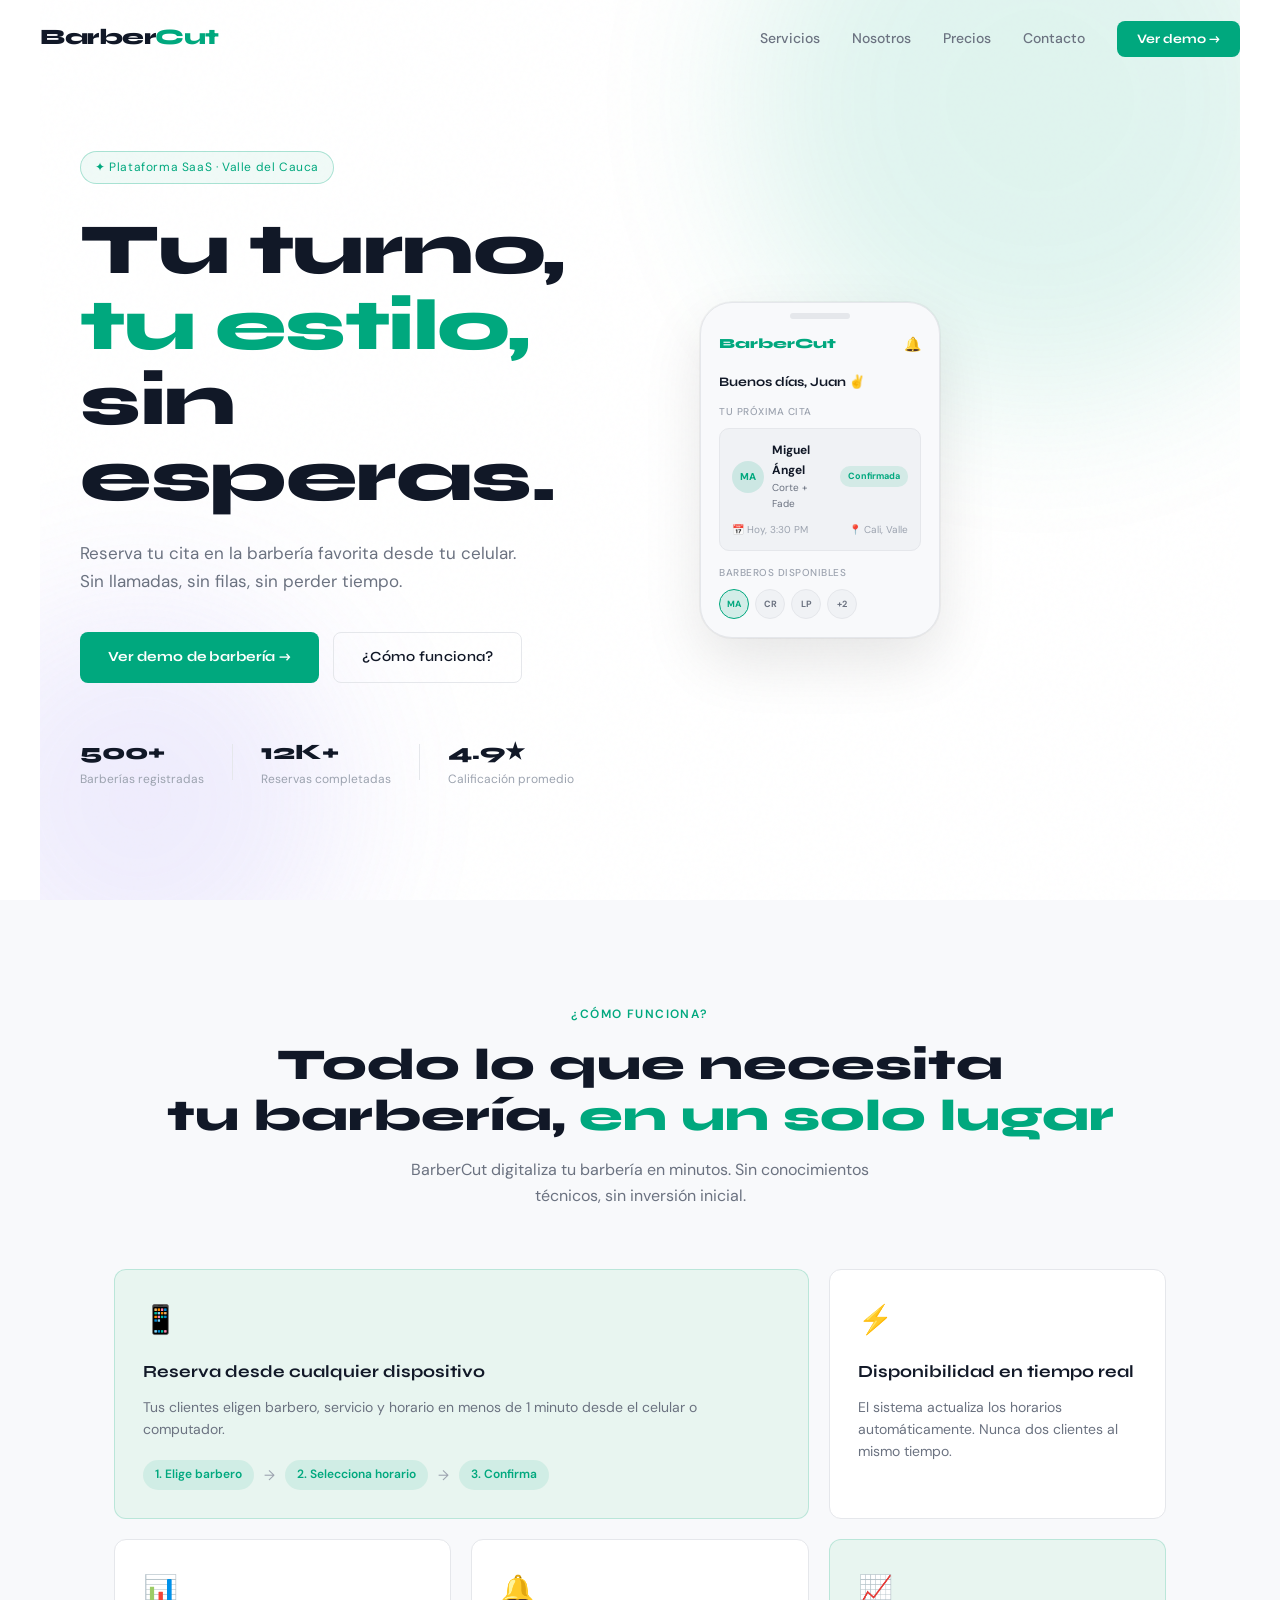
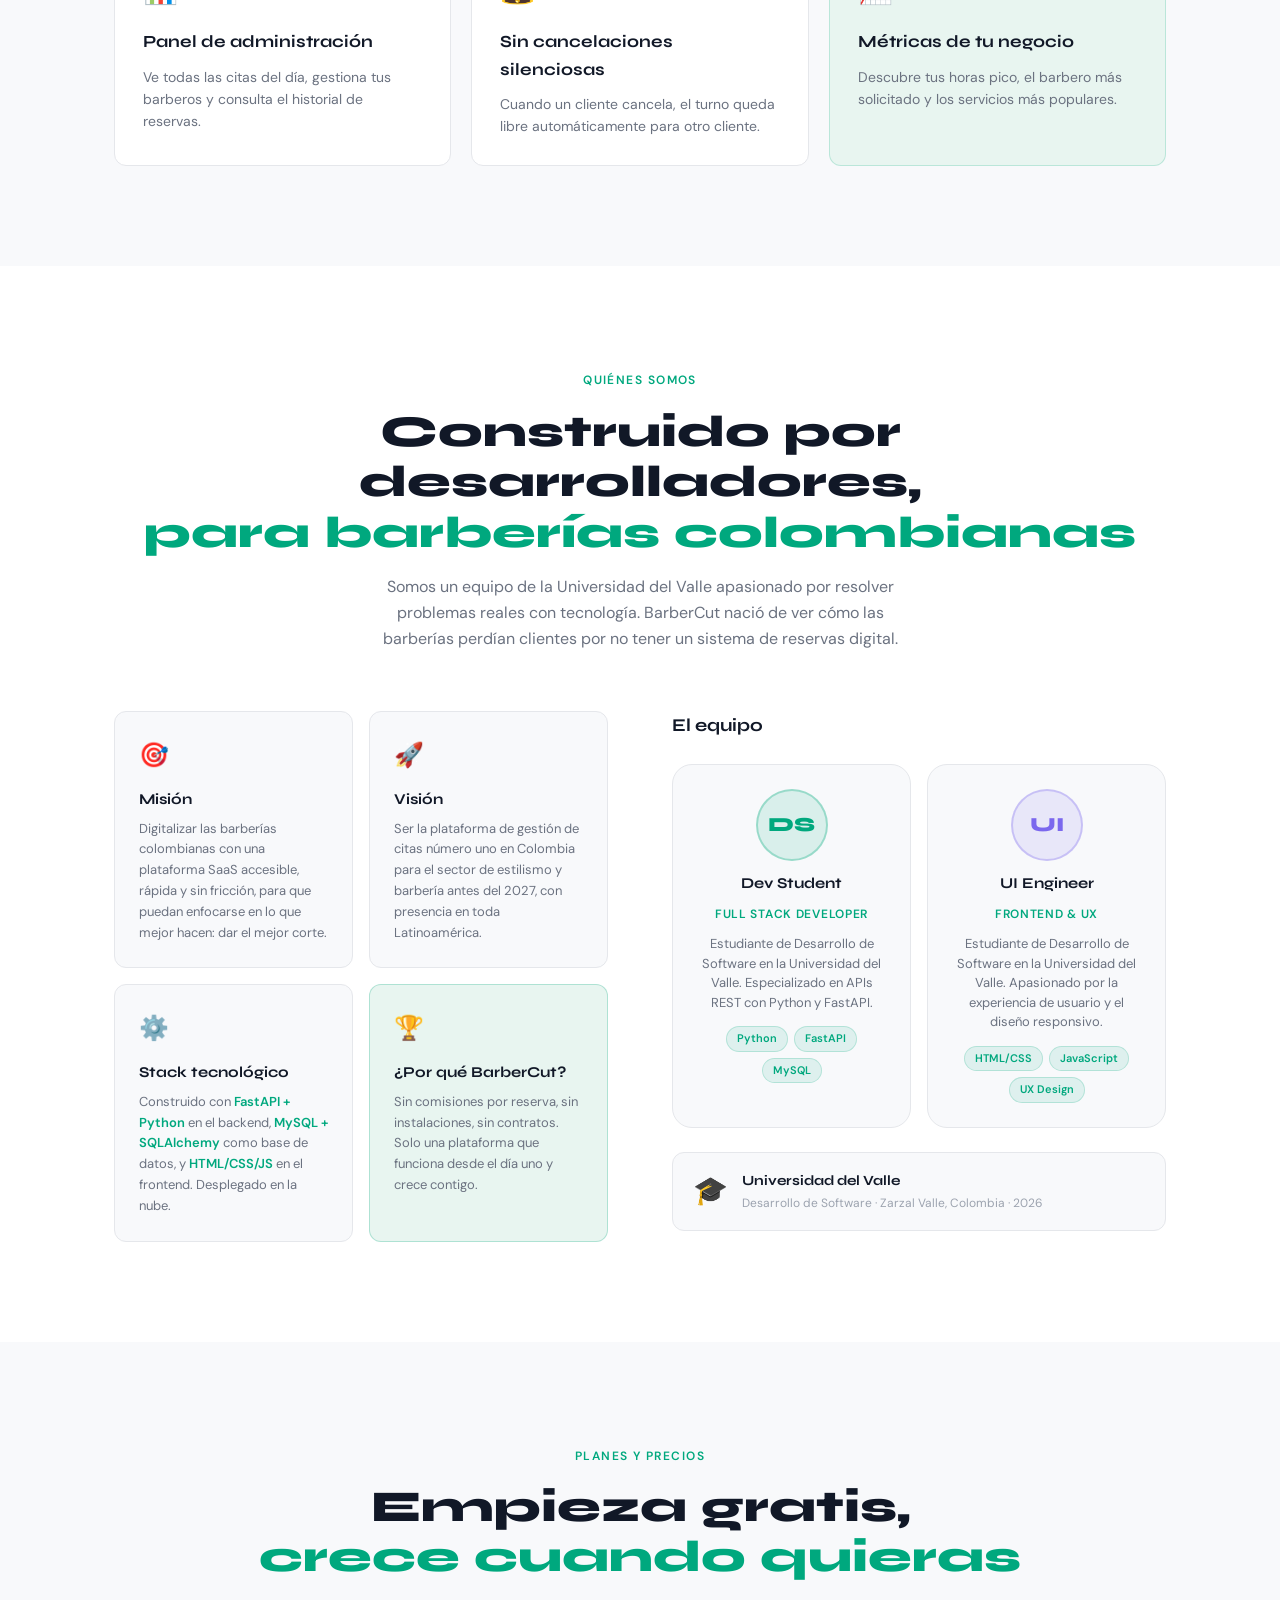
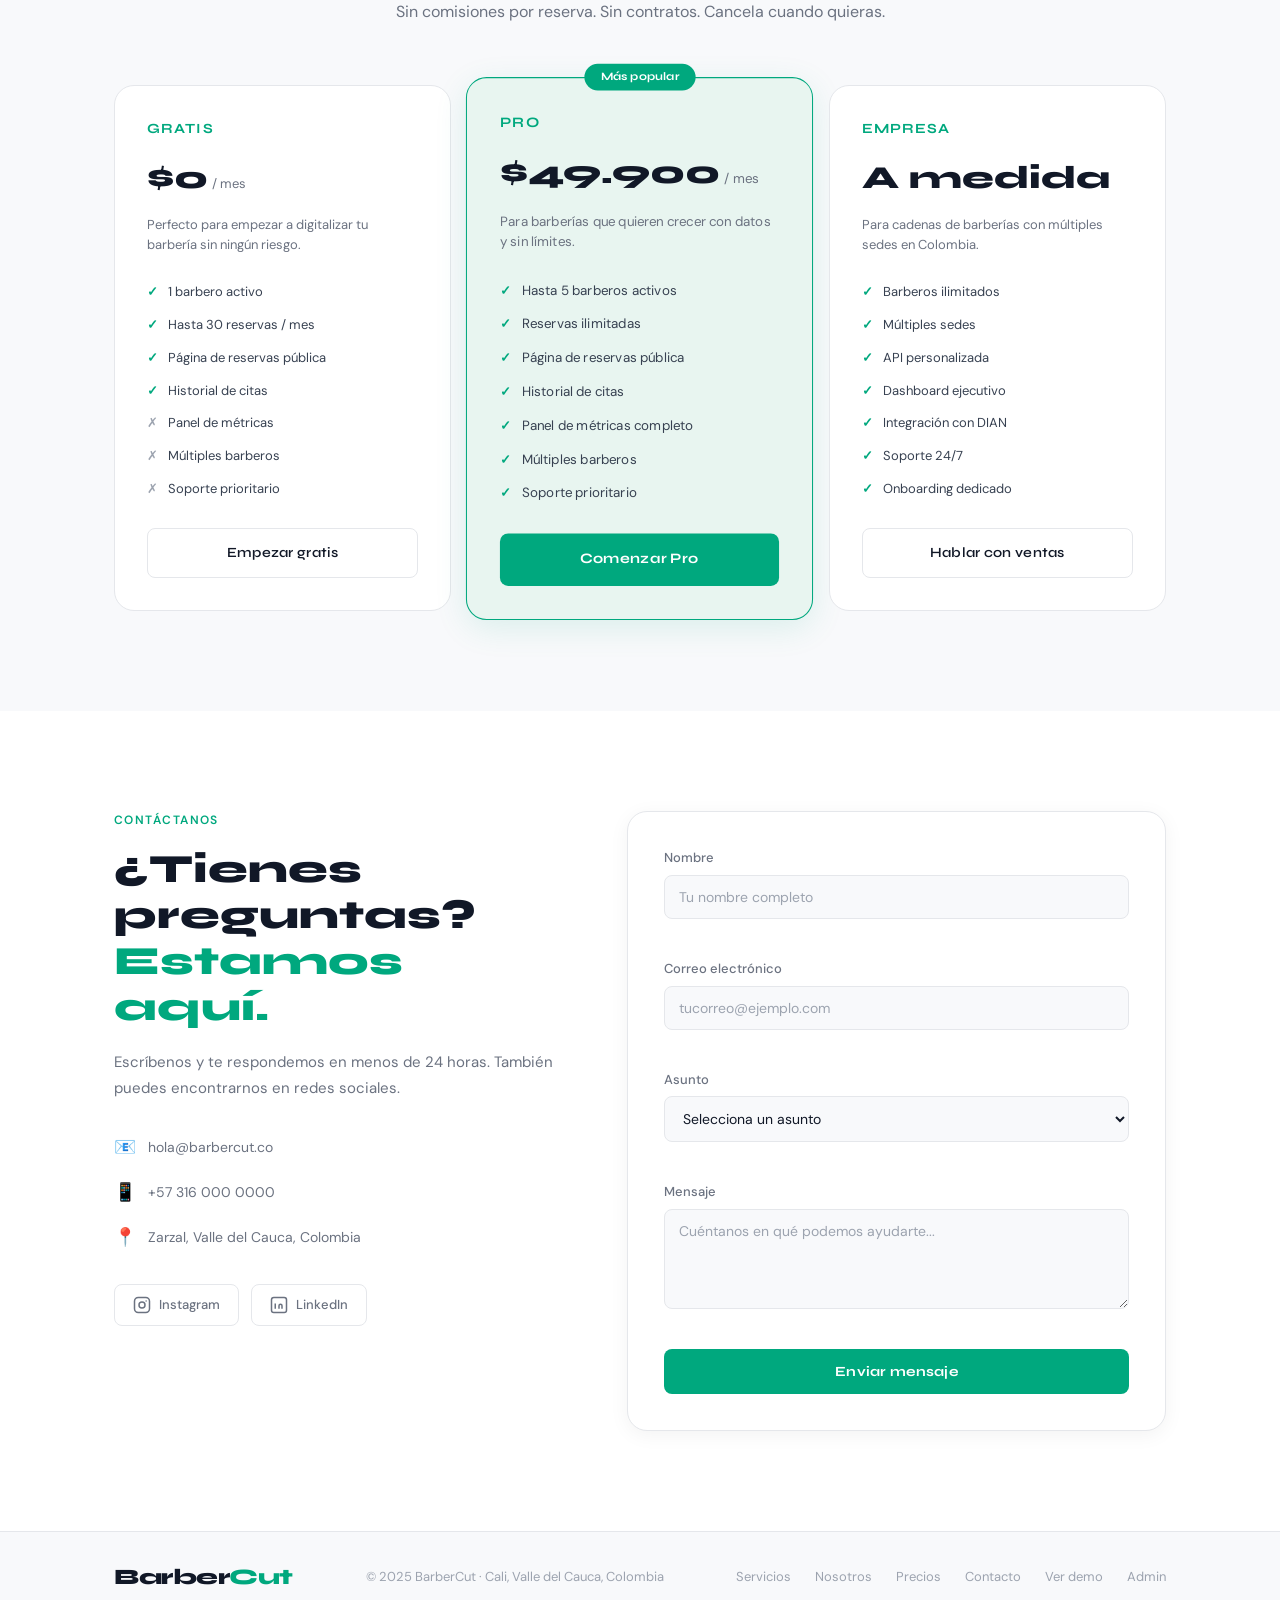
==== commit aecf6aa6: "feat: agregar página demo de barbería separada del landing SaaS" ====
--- a/frontend/index.html
+++ b/frontend/index.html
@@ -24,7 +24,7 @@
       <li><a href="#nosotros">Nosotros</a></li>
       <li><a href="#precios">Precios</a></li>
       <li><a href="#contacto">Contacto</a></li>
-      <li><a href="/reservar" class="btn-nav">Reserva tu turno</a></li>
+      <li><a href="/barberia" class="btn-nav">Ver demo →</a></li>
     </ul>
     <button class="hamburger" id="hamburger" aria-label="Abrir menú">
       <span></span><span></span><span></span>
@@ -45,8 +45,8 @@
       <h1 class="hero-title">Tu turno,<br><em>tu estilo,</em><br>sin esperas.</h1>
       <p class="hero-sub">Reserva tu cita en la barbería favorita desde tu celular. Sin llamadas, sin filas, sin perder tiempo.</p>
       <div class="hero-btns">
-        <a href="/reservar" class="btn-primary">Reserva ahora</a>
-        <a href="#servicios" class="btn-ghost">Ver cómo funciona</a>
+        <a href="/barberia" class="btn-primary">Ver demo de barbería →</a>
+        <a href="#servicios" class="btn-ghost">¿Cómo funciona?</a>
       </div>
       <div class="hero-stats">
         <div class="stat">
@@ -413,7 +413,7 @@
         <a href="#nosotros">Nosotros</a>
         <a href="#precios">Precios</a>
         <a href="#contacto">Contacto</a>
-        <a href="/reservar">Reservas</a>
+        <a href="/barberia">Ver demo</a>
         <a href="/admin/login">Admin</a>
       </div>
     </div>
